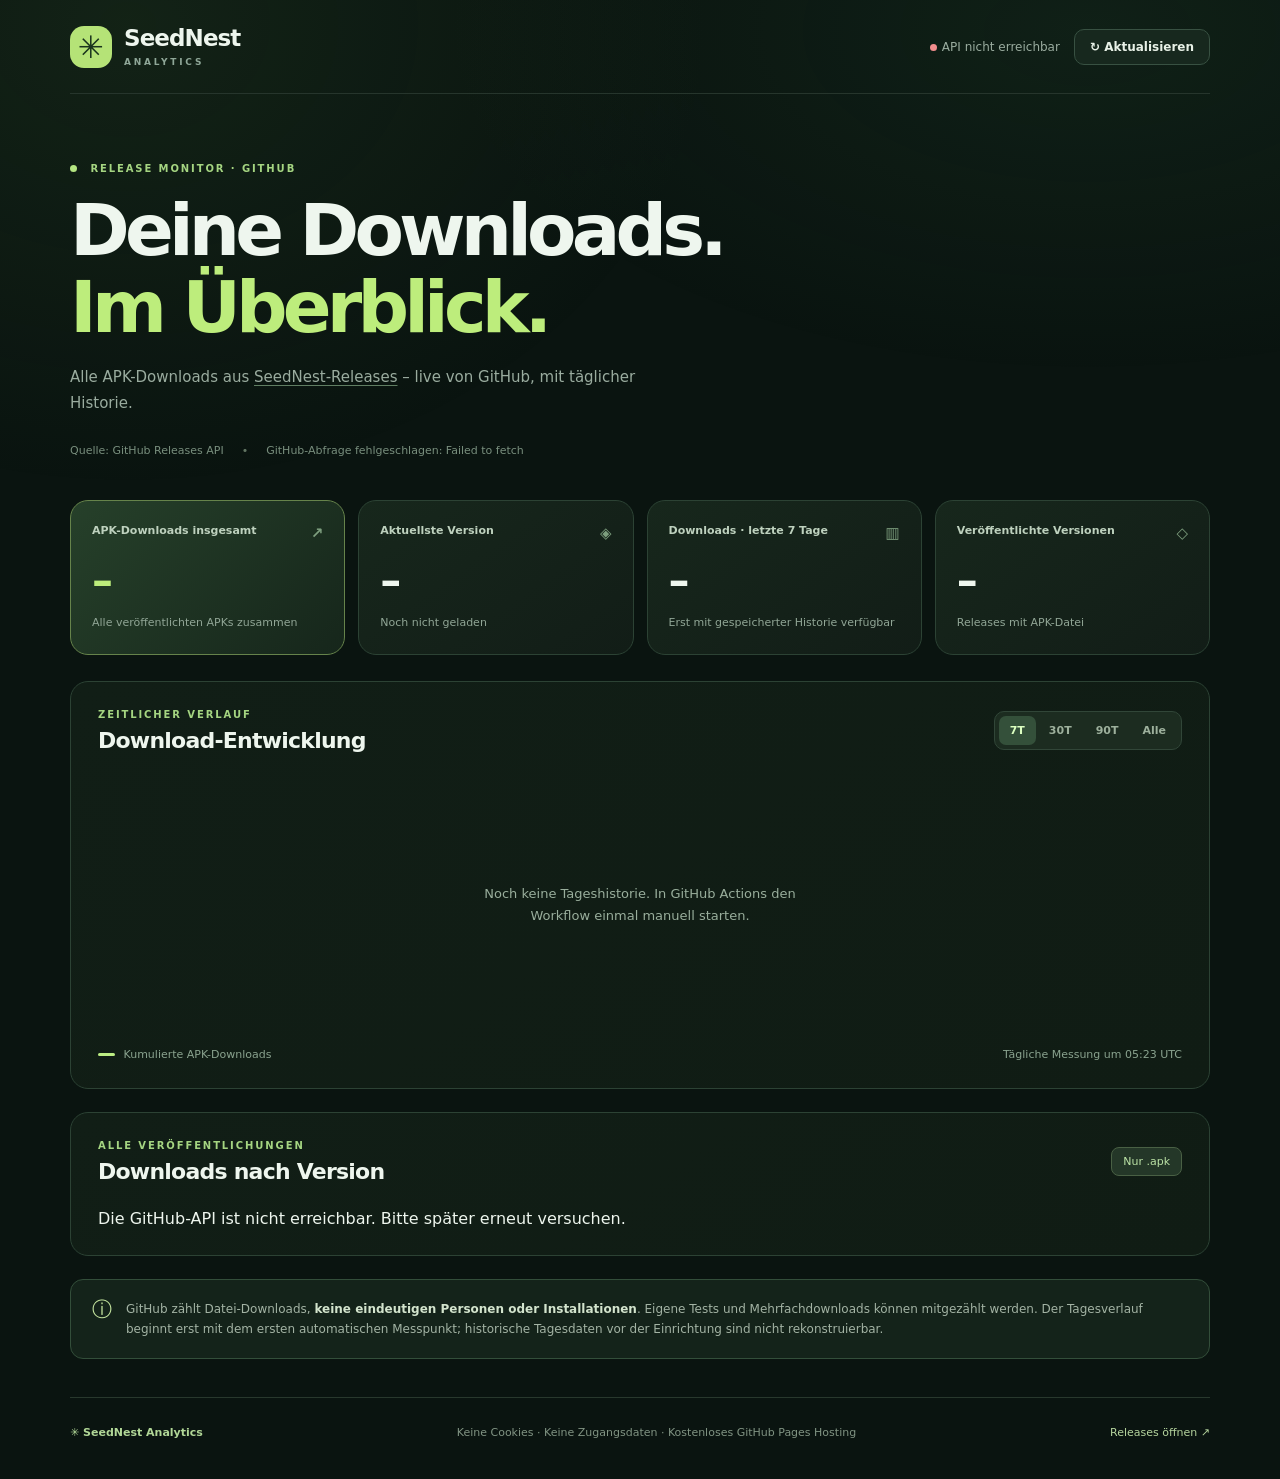
==== stats/index.html @ 29e48fa2 "Add SeedNest download dashboard" ====
<!doctype html>
<html lang="de">
<head>
  <meta charset="utf-8">
  <meta name="viewport" content="width=device-width,initial-scale=1,viewport-fit=cover">
  <meta name="color-scheme" content="dark">
  <meta name="theme-color" content="#0a1410">
  <meta name="description" content="SeedNest – öffentliche GitHub-APK-Downloadstatistik mit Versionsvergleich und Tagesverlauf.">
  <title>SeedNest Analytics · APK-Downloads</title>
  <style>
:root{color-scheme:dark;--bg:#0a1410;--surface:#111e17;--surface2:#15251b;--line:#2c4234;--text:#eef6ee;--muted:#9aac9f;--green:#bded7c;--green2:#91bb69;--radius:18px;font-family:Inter,ui-sans-serif,system-ui,-apple-system,BlinkMacSystemFont,"Segoe UI",sans-serif}
*{box-sizing:border-box}html{scroll-behavior:smooth}body{margin:0;background:var(--bg);color:var(--text);min-height:100vh;-webkit-font-smoothing:antialiased}a{color:inherit}button{font:inherit}button:focus-visible,a:focus-visible{outline:3px solid #dbfc9c;outline-offset:3px}.ambient{position:fixed;z-index:-1;top:0;left:0;width:100%;height:610px;background:radial-gradient(ellipse 640px 340px at 85% 5%,#2b59372e,transparent),radial-gradient(ellipse 580px 460px at 10% 4%,#365d3033,transparent);pointer-events:none}.page{max-width:1200px;margin:0 auto;padding:0 30px}.topbar{height:94px;display:flex;align-items:center;justify-content:space-between;border-bottom:1px solid #26352c;gap:16px}.brand{display:flex;align-items:center;text-decoration:none;gap:12px}.brand-mark{display:flex;align-items:center;justify-content:center;width:42px;height:42px;background:#b5e377;color:#19341d;border-radius:14px;font-size:31px;font-weight:700}.brand strong{display:block;letter-spacing:-.04em;font-size:23px;line-height:1.05}.brand small{display:block;font-size:9px;letter-spacing:.31em;margin-top:6px;color:#8fa798;font-weight:750}.header-actions{display:flex;align-items:center;gap:14px}.status{font-size:12px;color:var(--muted);white-space:nowrap}.status i{display:inline-block;width:7px;height:7px;border-radius:100%;background:#ebb56f;margin-right:5px}.status.ok i{background:#a7e585;box-shadow:0 0 0 4px #a7e58519}.status.err i{background:#f18d8d}.btn{border:1px solid #385142;background:#17281e;color:#e8f1e7;cursor:pointer;border-radius:10px;padding:10px 15px;font-size:12px;font-weight:700}.btn:hover{background:#22382a}.btn:disabled{cursor:wait;opacity:.65}.hero{padding:69px 0 43px}.eyebrow,.section-kicker{letter-spacing:.19em;font-size:10px;font-weight:800;color:#a5d581}.eyebrow-dot{display:inline-block;width:7px;height:7px;border-radius:100%;background:#b4e581;margin-right:8px}.hero h1{font-size:clamp(38px,5.8vw,72px);line-height:1.07;letter-spacing:-.067em;font-weight:740;margin:18px 0}.hero h1 em{color:var(--green);font-style:normal}.hero p{font-size:15px;color:var(--muted);line-height:1.75;max-width:620px;margin:0}.hero p a{text-decoration:underline;text-decoration-color:#607e63;text-underline-offset:3px}.hero-foot{display:flex;gap:18px;flex-wrap:wrap;color:#798f7e;font-size:11px;margin-top:27px}.hero-foot span+span:before{content:'•';margin-right:18px;color:#627563}.stats{display:grid;grid-template-columns:repeat(4,minmax(0,1fr));gap:13px;margin-bottom:26px}.metric{border:1px solid var(--line);background:linear-gradient(145deg,#17271c,#121d17);padding:23px 21px;min-height:155px;border-radius:var(--radius)}.metric.primary{border-color:#66834b;background:linear-gradient(135deg,#26402a,#16261b)}.metric-label{display:flex;justify-content:space-between;gap:6px;color:#bed1be;font-size:11px;font-weight:650}.metric-label span{color:#7d9e7e;font-size:15px}.metric-number{font-size:42px;font-weight:760;letter-spacing:-.055em;margin-top:18px;font-variant-numeric:tabular-nums;line-height:1}.primary .metric-number{color:var(--green)}.metric-note{color:#91a696;font-size:11px;margin-top:13px;line-height:1.45}.panel{border:1px solid var(--line);background:linear-gradient(145deg,#111e16,#101c14);border-radius:var(--radius);padding:27px;margin-bottom:23px}.panel-head{display:flex;justify-content:space-between;align-items:center;gap:15px;margin-bottom:25px}.panel h2{font-size:22px;letter-spacing:-.035em;margin:8px 0 0;font-weight:690}.periods{display:flex;background:#1c2c20;border:1px solid #314638;border-radius:10px;padding:4px;gap:2px}.period{cursor:pointer;border:0;background:transparent;color:#9db09c;border-radius:7px;padding:8px 11px;font-size:11px;font-weight:750}.period.active{background:#34503a;color:#dcffc1}.chart-area{height:255px;position:relative;display:flex;align-items:stretch;justify-content:center}.empty-chart{margin:auto;text-align:center;max-width:410px;padding:25px;color:#99ae9c;font-size:13px;line-height:1.7}.line-svg{width:100%;height:100%;overflow:visible}.grid-line{stroke:#324534;stroke-width:1;opacity:.7}.chart-label{font-family:ui-sans-serif,system-ui,sans-serif;fill:#849b88;font-size:11px}.chart-poly{fill:none;stroke:#bced83;stroke-width:3.5;stroke-linecap:round;stroke-linejoin:round}.chart-area-fill{fill:#bced83;opacity:.09}.chart-dot{fill:#c5f18d;stroke:#18271c;stroke-width:3}.graph-foot{display:flex;justify-content:space-between;align-items:center;gap:15px;margin-top:15px;color:#8aa38f;font-size:11px;flex-wrap:wrap}.legend-line{display:inline-block;width:17px;height:3px;background:#bced83;border-radius:10px;vertical-align:middle;margin-right:5px}.panel-chip{font-size:11px;color:#bde4a7;border:1px solid #496044;background:#243728;padding:7px 11px;border-radius:8px}.release-list{display:grid;gap:13px}.release-row{display:grid;grid-template-columns:minmax(135px,1.05fr) minmax(0,2.3fr) 56px;align-items:center;gap:20px;padding:7px 2px}.release-name{display:flex;flex-direction:column;gap:4px}.release-name a{text-decoration:none;font-size:13px;font-weight:690}.release-name a:hover{text-decoration:underline}.release-name small{font-size:10px;color:#8ca390}.bar-bg{height:10px;border-radius:20px;background:#2a4031;overflow:hidden}.bar{height:100%;border-radius:20px;background:linear-gradient(90deg,#749c65,#b9e985);min-width:0;transition:width .35s ease}.release-count{text-align:right;font-size:15px;font-weight:700;font-variant-numeric:tabular-nums}.disclaimer{display:flex;gap:14px;border:1px solid #334e3a;border-radius:13px;padding:19px 21px;background:#14231a;margin:10px 0 38px;color:#a3b3a4}.disclaimer>span{color:#c5e59f;font-size:20px;line-height:1}.disclaimer p{font-size:12px;line-height:1.7;margin:0}.disclaimer strong{color:#d3e4cd}footer{border-top:1px solid #28382d;padding:28px 0 40px;display:flex;flex-wrap:wrap;justify-content:space-between;gap:15px;color:#819483;font-size:11px}footer span:first-child{font-weight:730;color:#b1d797}footer a{text-decoration:none;color:#b6d59e}
@media(max-width:880px){.stats{grid-template-columns:repeat(2,minmax(0,1fr))}.metric{min-height:144px}.page{padding:0 23px}}@media(max-width:520px){.page{padding:0 17px}.topbar{height:77px}.brand-mark{height:37px;width:37px;font-size:27px;border-radius:11px}.brand strong{font-size:21px}.status{font-size:0}.status i{width:8px;height:8px;margin-right:0}.btn{padding:9px 10px}.btn span{display:none}.btn{font-size:18px;line-height:1}.hero{padding:46px 0 32px}.hero h1{font-size:42px}.hero p{font-size:13px}.stats{gap:9px;margin-bottom:17px}.metric{min-height:143px;padding:17px 13px;border-radius:13px}.metric-label{font-size:10px;line-height:1.3}.metric-number{font-size:35px;margin-top:18px}.metric-note{font-size:10px;margin-top:10px}.panel{padding:20px 14px;margin-bottom:17px;border-radius:14px}.panel-head{align-items:flex-start}.panel h2{font-size:18px}.section-kicker{font-size:9px}.period{padding:7px 7px;font-size:10px}.periods{padding:3px}.chart-area{height:225px}.release-row{grid-template-columns:minmax(106px,1.1fr) minmax(0,1.6fr) 34px;gap:8px}.release-name a{font-size:11px}.release-name small{font-size:9px}.release-count{font-size:12px}.graph-foot{font-size:10px}.disclaimer{padding:14px}.disclaimer p{font-size:11px}footer{padding-bottom:30px}}
@media(prefers-reduced-motion:reduce){*,*:before,*:after{scroll-behavior:auto!important;transition:none!important}}

</style>
  
</head>
<body>
  <div class="ambient" aria-hidden="true"></div>
  <div class="page">
    <header class="topbar">
      <a class="brand" href="https://github.com/AstroManager-Dev/SeedNest-Releases" target="_blank" rel="noopener noreferrer" aria-label="SeedNest auf GitHub">
        <span class="brand-mark" aria-hidden="true">✳</span>
        <span><strong>SeedNest</strong><small>ANALYTICS</small></span>
      </a>
      <div class="header-actions">
        <span id="status" class="status"><i aria-hidden="true"></i>Verbinde …</span>
        <button id="refresh" class="btn" type="button" aria-label="Daten aktualisieren">↻ <span>Aktualisieren</span></button>
      </div>
    </header>

    <main>
      <section class="hero" aria-labelledby="headline">
        <div class="eyebrow"><span class="eyebrow-dot"></span> RELEASE MONITOR · GITHUB</div>
        <h1 id="headline">Deine Downloads.<br><em>Im Überblick.</em></h1>
        <p>Alle APK-Downloads aus <a href="https://github.com/AstroManager-Dev/SeedNest-Releases/releases" target="_blank" rel="noopener noreferrer">SeedNest-Releases</a> – live von GitHub, mit täglicher Historie.</p>
        <div class="hero-foot"><span>Quelle: GitHub Releases API</span><span id="last-update">Noch nicht geladen</span></div>
      </section>

      <section class="stats" aria-label="Kennzahlen">
        <article class="metric primary"><div class="metric-label">APK-Downloads insgesamt <span aria-hidden="true">↗</span></div><div id="total" class="metric-number">–</div><div class="metric-note">Alle veröffentlichten APKs zusammen</div></article>
        <article class="metric"><div class="metric-label">Aktuellste Version <span aria-hidden="true">◈</span></div><div id="latest-downloads" class="metric-number">–</div><div id="latest-tag" class="metric-note">Noch nicht geladen</div></article>
        <article class="metric"><div class="metric-label">Downloads · letzte 7 Tage <span aria-hidden="true">▥</span></div><div id="weekly" class="metric-number">–</div><div id="weekly-note" class="metric-note">Erst mit gespeicherter Historie verfügbar</div></article>
        <article class="metric"><div class="metric-label">Veröffentlichte Versionen <span aria-hidden="true">◇</span></div><div id="versions" class="metric-number">–</div><div class="metric-note">Releases mit APK-Datei</div></article>
      </section>

      <section class="panel graph-panel" aria-labelledby="history-title">
        <div class="panel-head"><div><div class="section-kicker">ZEITLICHER VERLAUF</div><h2 id="history-title">Download-Entwicklung</h2></div><div class="periods" role="group" aria-label="Zeitraum"><button type="button" class="period active" data-days="7" aria-pressed="true">7T</button><button type="button" class="period" data-days="30" aria-pressed="false">30T</button><button type="button" class="period" data-days="90" aria-pressed="false">90T</button><button type="button" class="period" data-days="0" aria-pressed="false">Alle</button></div></div>
        <div id="history-chart" class="chart-area" role="img" aria-label="Liniendiagramm der gesammelten täglichen Downloadzahlen"><p class="empty-chart">Sobald der erste automatische Tagesstand gespeichert wurde, beginnt hier die Kurve.</p></div>
        <div class="graph-foot"><span><span class="legend-line"></span> Kumulierte APK-Downloads</span><span id="history-info">Tägliche Messung um 05:23 UTC</span></div>
      </section>

      <section class="panel versions-panel" aria-labelledby="versions-title">
        <div class="panel-head"><div><div class="section-kicker">ALLE VERÖFFENTLICHUNGEN</div><h2 id="versions-title">Downloads nach Version</h2></div><span class="panel-chip">Nur .apk</span></div>
        <div id="release-list" class="release-list" aria-live="polite"><p class="empty-chart">Versionsdaten werden geladen …</p></div>
      </section>

      <aside class="disclaimer"><span aria-hidden="true">ⓘ</span><p>GitHub zählt Datei-Downloads, <strong>keine eindeutigen Personen oder Installationen</strong>. Eigene Tests und Mehrfachdownloads können mitgezählt werden. Der Tagesverlauf beginnt erst mit dem ersten automatischen Messpunkt; historische Tagesdaten vor der Einrichtung sind nicht rekonstruierbar.</p></aside>
    </main>

    <footer><span>✳ SeedNest Analytics</span><span>Keine Cookies · Keine Zugangsdaten · Kostenloses GitHub Pages Hosting</span><a href="https://github.com/AstroManager-Dev/SeedNest-Releases/releases" target="_blank" rel="noopener noreferrer">Releases öffnen ↗</a></footer>
  </div>
<script>
'use strict';
/* Öffentliche GitHub-Daten, keine API-Keys, keine Cookies. */
const REPO = 'AstroManager-Dev/SeedNest-Releases';
const API = `https://api.github.com/repos/${REPO}/releases?per_page=100`;
const HISTORY_URL = './data/history.json';
const nfmt = new Intl.NumberFormat('de-DE');
const dfmt = new Intl.DateTimeFormat('de-DE', {day:'2-digit', month:'short', year:'numeric'});
const $ = id => document.getElementById(id);
let history = [];
let days = 7;
function n(v){ return nfmt.format(v); }
function dateLabel(v){ const d=new Date(v); return Number.isFinite(d.getTime())?dfmt.format(d):'—'; }
function status(text, kind=''){ $('status').className=`status ${kind}`; $('status').lastChild.textContent=text; }
async function getJSON(url, timeout=14000){
  const controller = new AbortController();
  const id = setTimeout(()=>controller.abort(), timeout);
  try{
    const r = await fetch(url, {headers:{Accept:'application/vnd.github+json'},cache:'no-store',signal:controller.signal});
    if(!r.ok) throw new Error(`HTTP ${r.status}`);
    return await r.json();
  }finally{clearTimeout(id);}
}
function digest(releases){
  return releases.filter(r=>!r.draft).map(r=>{
    const apk = (r.assets||[]).filter(a=>a.name.toLowerCase().endsWith('.apk'));
    return {tag:String(r.tag_name||r.name||'Version'),published:String(r.published_at||''),count:apk.reduce((v,a)=>v+Math.max(0,Number(a.download_count)||0),0),url:r.html_url,files:apk.length};
  }).filter(r=>r.files>0).sort((a,b)=>b.published.localeCompare(a.published));
}
async function getAllReleases(){
  let all=[],page=1;
  while(page<=20){
    const arr=await getJSON(`https://api.github.com/repos/${REPO}/releases?per_page=100&page=${page}`);
    if(!Array.isArray(arr))throw new Error('Ungültige API-Antwort');
    all.push(...arr);
    if(arr.length<100)break;
    page++;
  }
  return digest(all);
}
async function loadHistory(){
  try{
    const value=await getJSON(`${HISTORY_URL}?v=${Date.now()}`,7000);
    history=Array.isArray(value)?value.filter(h=>typeof h.date==='string'&&Number.isFinite(h.total)).sort((a,b)=>a.date.localeCompare(b.date)):[];
  }catch{history=[];}
}
function weeklyValue(){
  if(history.length<2)return null;
  const last=history[history.length-1];
  const target=new Date(`${last.date}T00:00:00Z`);target.setUTCDate(target.getUTCDate()-7);
  const key=target.toISOString().slice(0,10);
  const baseline=history.filter(h=>h.date<=key).at(-1);
  return baseline?Math.max(0,last.total-baseline.total):null;
}
function showStats(list,fromSnapshot=false){
  const total=list.reduce((v,r)=>v+r.count,0);
  const latest=list[0];
  $('total').textContent=n(total);
  $('latest-downloads').textContent=latest?n(latest.count):'0';
  $('latest-tag').textContent=latest?latest.tag:'Keine APK gefunden';
  $('versions').textContent=n(list.length);
  const week=weeklyValue();
  $('weekly').textContent=week===null?'–':n(week);
  $('weekly-note').textContent=week===null?'Nach mindestens 7 Tagen Messhistorie':'Vergleich gespeicherter Tagesstände';
  $('last-update').textContent=fromSnapshot?'Gespeicherter Tagesstand':`Live-Abfrage: ${new Date().toLocaleString('de-DE',{dateStyle:'short',timeStyle:'short'})}`;
  renderVersions(list);
}
function safeLink(url){try{const u=new URL(url);return u.protocol==='https:'&&u.hostname==='github.com'&&u.pathname.startsWith(`/${REPO}/releases/`)?u.href:`https://github.com/${REPO}/releases`;}catch{return `https://github.com/${REPO}/releases`;}}
function renderVersions(list){
  const root=$('release-list');root.replaceChildren();
  if(!list.length){root.innerHTML='<p class="empty-chart">Keine veröffentlichten APKs vorhanden.</p>';return;}
  const max=Math.max(1,...list.map(a=>a.count));
  for(const item of list){
    const row=document.createElement('div');row.className='release-row';
    const name=document.createElement('div');name.className='release-name';
    const a=document.createElement('a');a.href=safeLink(item.url);a.target='_blank';a.rel='noopener noreferrer';a.textContent=item.tag;
    const time=document.createElement('small');time.textContent=dateLabel(item.published);
    name.append(a,time);
    const barbg=document.createElement('div');barbg.className='bar-bg';barbg.setAttribute('aria-label',`${n(item.count)} Downloads`);
    const bar=document.createElement('div');bar.className='bar';bar.style.width=`${Math.max(0,100*item.count/max)}%`;barbg.append(bar);
    const cnt=document.createElement('div');cnt.className='release-count';cnt.textContent=n(item.count);
    row.append(name,barbg,cnt);root.append(row);
  }
}
function elSvg(tag,props={}){const e=document.createElementNS('http://www.w3.org/2000/svg',tag);for(const [k,v] of Object.entries(props))e.setAttribute(k,String(v));return e;}
function renderChart(){
  const container=$('history-chart');container.replaceChildren();
  const selected=days===0?history:history.slice(-days);
  $('history-info').textContent=history.length?`${history.length} Tagesstände gespeichert · letzter: ${dateLabel(history.at(-1).date)}`:'Tägliche Messung um 05:23 UTC';
  if(selected.length<2){const p=document.createElement('p');p.className='empty-chart';p.textContent=selected.length?'Ein Messpunkt ist vorhanden. Ab der nächsten Tagesmessung erscheint hier der Verlauf.':'Noch keine Tageshistorie. In GitHub Actions den Workflow einmal manuell starten.';container.append(p);return;}
  const W=900,H=245, pad={l:48,r:17,t:18,b:34};
  const values=selected.map(s=>s.total),lo=Math.max(0,Math.min(...values)-Math.max(5,Math.ceil((Math.max(...values)-Math.min(...values))*.3))),hi=Math.max(lo+1,Math.max(...values)+Math.max(2,Math.ceil((Math.max(...values)-lo)*.12)));
  const plotW=W-pad.l-pad.r,plotH=H-pad.t-pad.b;
  const x=i=>pad.l+i*plotW/(selected.length-1);
  const y=v=>pad.t+(hi-v)*plotH/(hi-lo);
  const svg=elSvg('svg',{viewBox:`0 0 ${W} ${H}`,class:'line-svg',role:'img','aria-label':`Downloads von ${n(values[0])} auf ${n(values.at(-1))} zwischen ${selected[0].date} und ${selected.at(-1).date}`});
  for(let i=0;i<=4;i++){const val=lo+(hi-lo)*i/4,yy=y(val);svg.append(elSvg('line',{x1:pad.l,y1:yy,x2:W-pad.r,y2:yy,class:'grid-line'}));const t=elSvg('text',{x:pad.l-10,y:yy+4,class:'chart-label','text-anchor':'end'});t.textContent=n(Math.round(val));svg.append(t);}
  const pts=selected.map((s,i)=>[x(i),y(s.total)]);
  const path=pts.map(([a,b],i)=>(i?'L':'M')+`${a.toFixed(1)} ${b.toFixed(1)}`).join(' ');
  const area=`${path} L ${pts.at(-1)[0]} ${H-pad.b} L ${pts[0][0]} ${H-pad.b} Z`;
  svg.append(elSvg('path',{d:area,class:'chart-area-fill'}));svg.append(elSvg('path',{d:path,class:'chart-poly'}));
  for(const i of new Set([0,Math.floor((selected.length-1)/2),selected.length-1])){const t=elSvg('text',{x:x(i),y:H-8,class:'chart-label','text-anchor':i===0?'start':i===selected.length-1?'end':'middle'});t.textContent=dateLabel(selected[i].date);svg.append(t);}
  const [xx,yy]=pts.at(-1);svg.append(elSvg('circle',{cx:xx,cy:yy,r:5.5,class:'chart-dot'}));container.append(svg);
}
async function refresh(){
  $('refresh').disabled=true;status('Lädt …');
  await loadHistory();renderChart();
  try{
    const list=await getAllReleases();showStats(list);status('Live','ok');
  }catch(err){
    const latest=history.at(-1);
    if(latest&&Array.isArray(latest.releases)){
      showStats(latest.releases.map(x=>({tag:x.tag,published:x.published||'',count:x.count,url:`https://github.com/${REPO}/releases/tag/${encodeURIComponent(x.tag)}`,files:1})),true);
      status('Gespeicherte Daten','err');
    }else{
      status('API nicht erreichbar','err');
      $('last-update').textContent=`GitHub-Abfrage fehlgeschlagen: ${err.message}`;
      $('release-list').textContent='Die GitHub-API ist nicht erreichbar. Bitte später erneut versuchen.';
    }
  }finally{$('refresh').disabled=false;}
}
document.querySelectorAll('.period').forEach(b=>b.addEventListener('click',()=>{
  days=Number(b.dataset.days);document.querySelectorAll('.period').forEach(k=>{const active=k===b;k.classList.toggle('active',active);k.setAttribute('aria-pressed',String(active));});renderChart();
}));
$('refresh').addEventListener('click',refresh);
refresh();

</script>
</body>
</html>
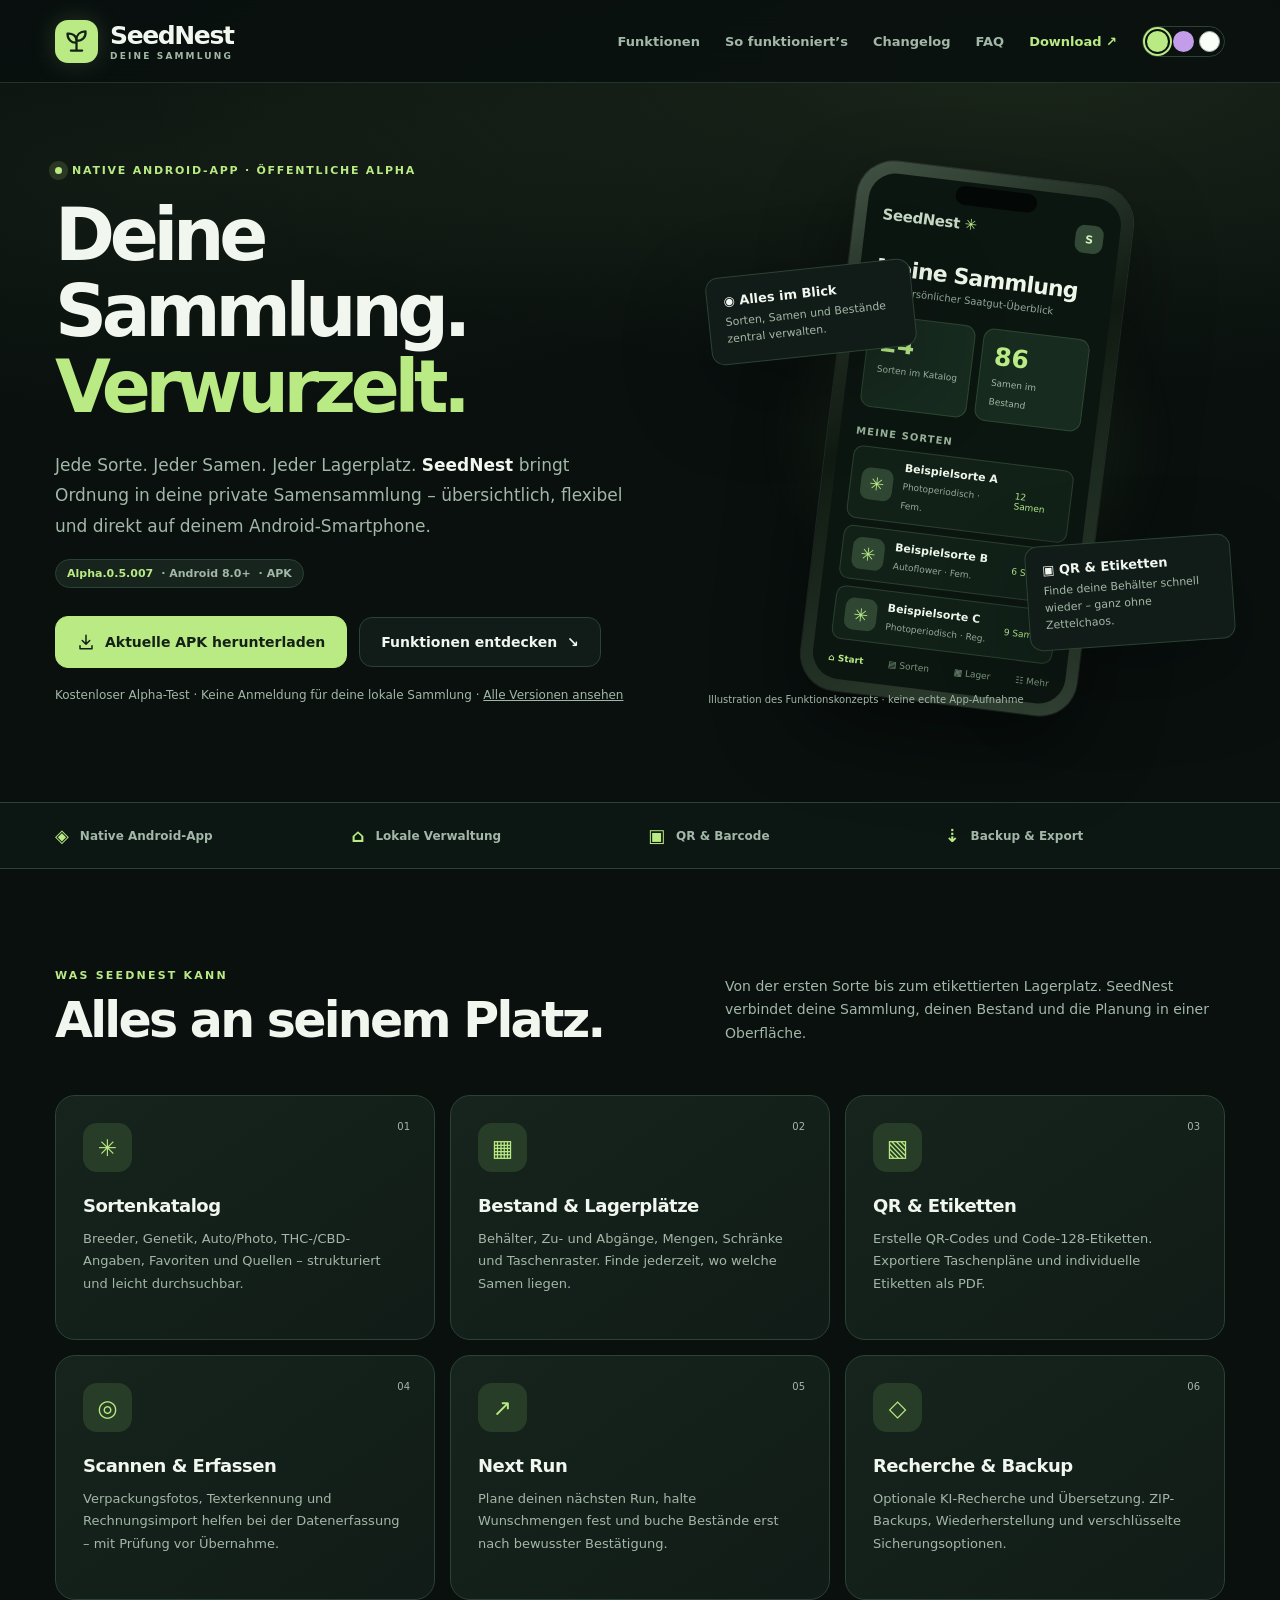
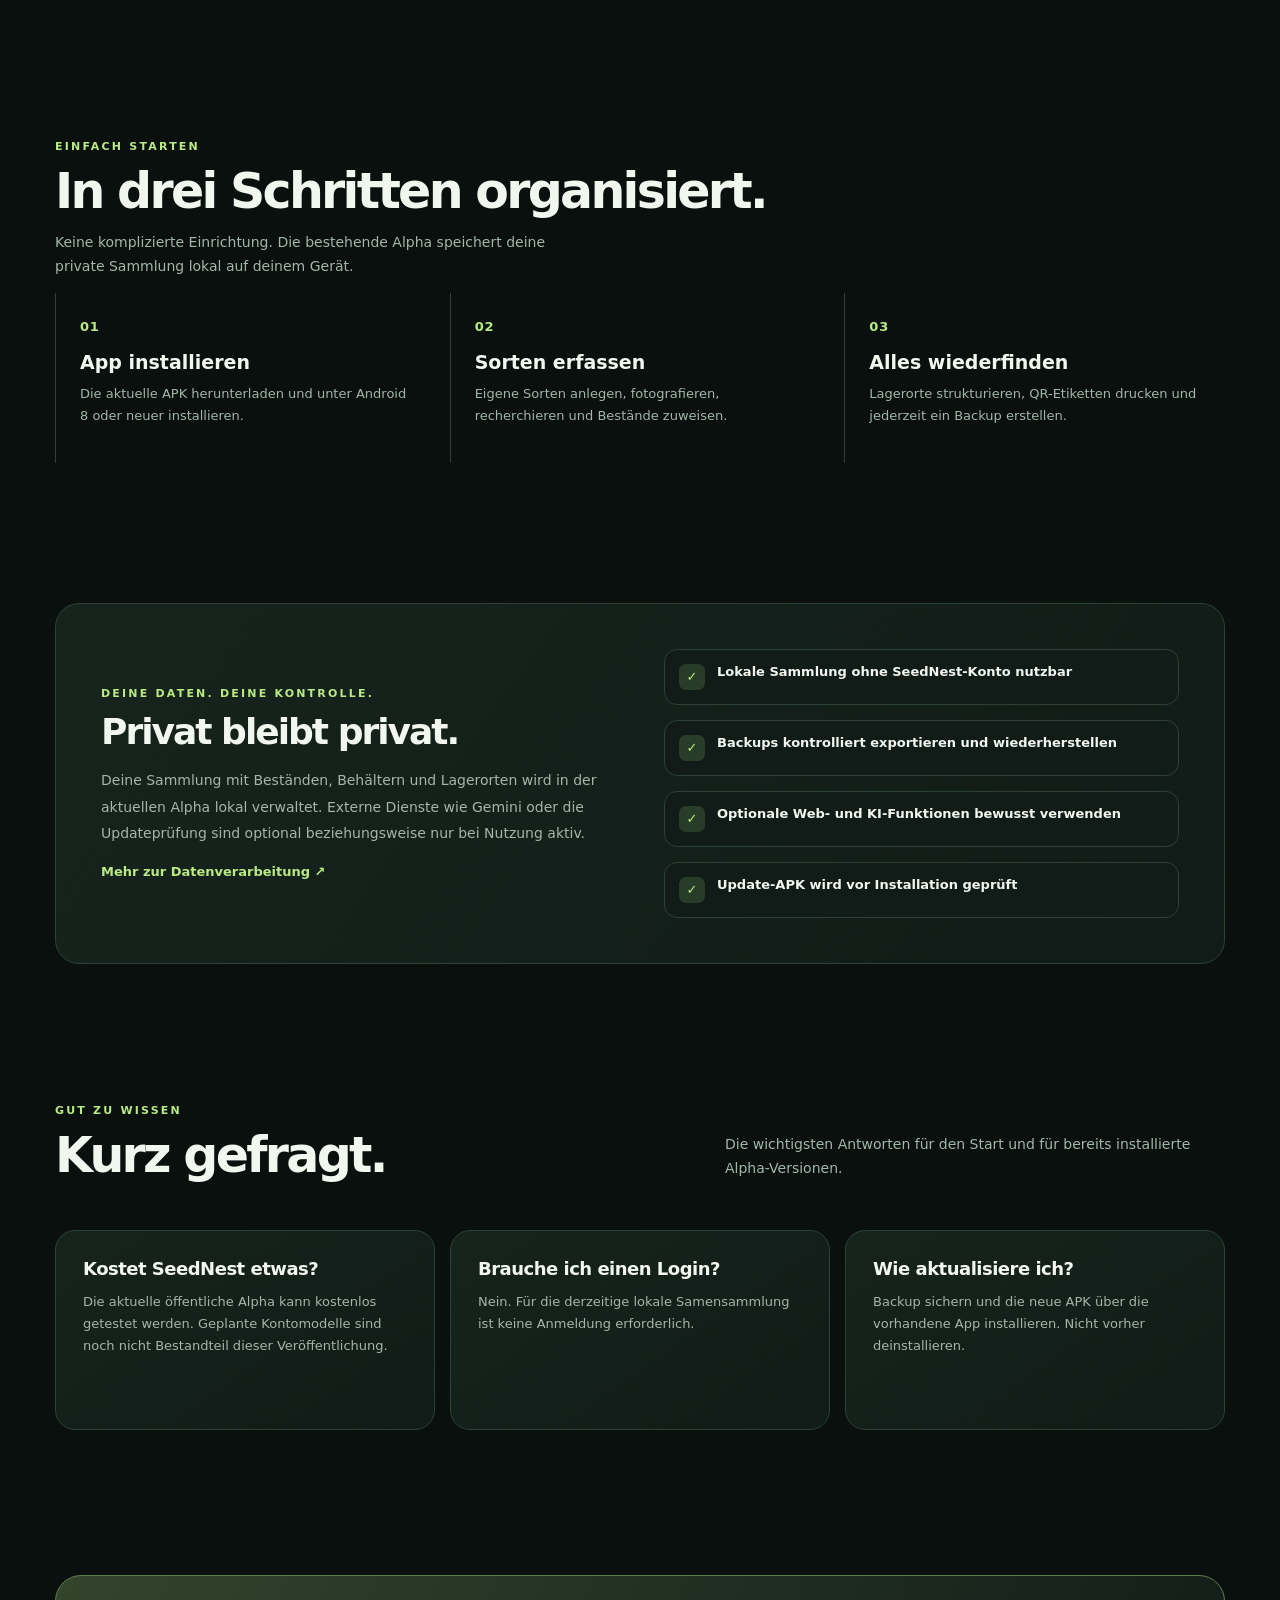
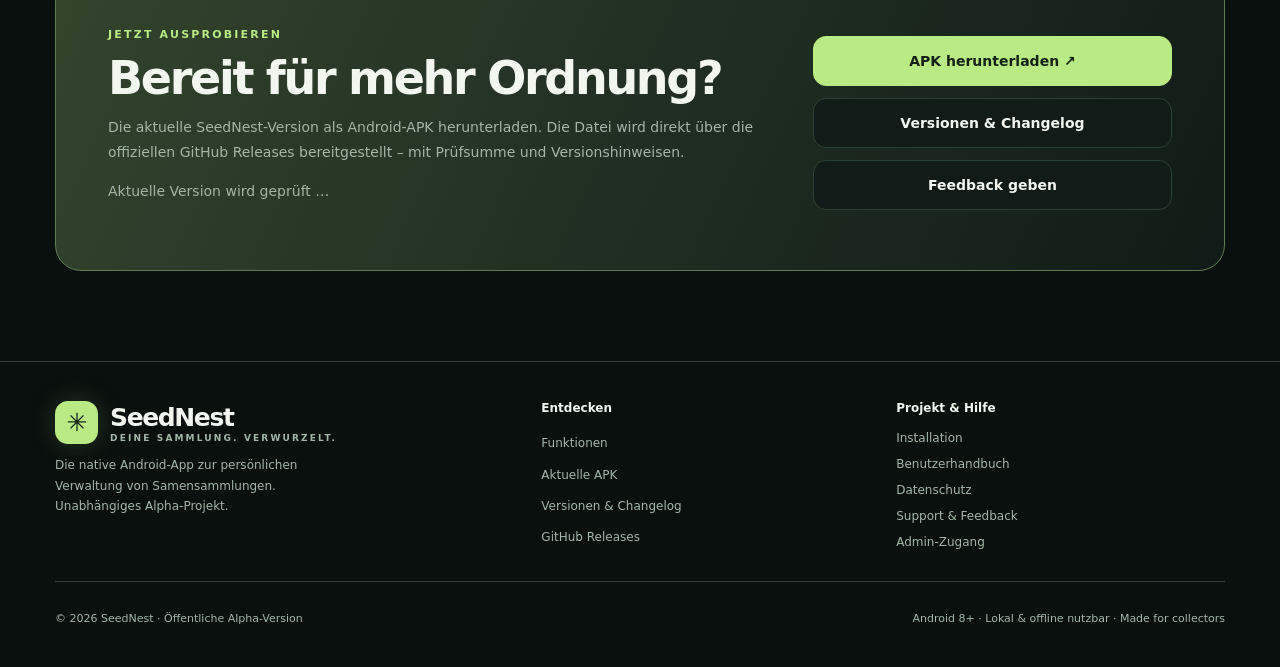
==== commit 22d2e961: "feat(site): replace public analytics dashboard with branded SeedNest homepage" ====
--- a/stats/index.html
+++ b/stats/index.html
@@ -1,193 +1,153 @@
 <!doctype html>
-<html lang="de">
+<html lang="de" data-theme="green">
 <head>
   <meta charset="utf-8">
-  <meta name="viewport" content="width=device-width,initial-scale=1,viewport-fit=cover">
-  <meta name="color-scheme" content="dark">
-  <meta name="theme-color" content="#0a1410">
-  <meta name="description" content="SeedNest – öffentliche GitHub-APK-Downloadstatistik mit Versionsvergleich und Tagesverlauf.">
-  <title>SeedNest Analytics · APK-Downloads</title>
-  <style>
-:root{color-scheme:dark;--bg:#0a1410;--surface:#111e17;--surface2:#15251b;--line:#2c4234;--text:#eef6ee;--muted:#9aac9f;--green:#bded7c;--green2:#91bb69;--radius:18px;font-family:Inter,ui-sans-serif,system-ui,-apple-system,BlinkMacSystemFont,"Segoe UI",sans-serif}
-*{box-sizing:border-box}html{scroll-behavior:smooth}body{margin:0;background:var(--bg);color:var(--text);min-height:100vh;-webkit-font-smoothing:antialiased}a{color:inherit}button{font:inherit}button:focus-visible,a:focus-visible{outline:3px solid #dbfc9c;outline-offset:3px}.ambient{position:fixed;z-index:-1;top:0;left:0;width:100%;height:610px;background:radial-gradient(ellipse 640px 340px at 85% 5%,#2b59372e,transparent),radial-gradient(ellipse 580px 460px at 10% 4%,#365d3033,transparent);pointer-events:none}.page{max-width:1200px;margin:0 auto;padding:0 30px}.topbar{height:94px;display:flex;align-items:center;justify-content:space-between;border-bottom:1px solid #26352c;gap:16px}.brand{display:flex;align-items:center;text-decoration:none;gap:12px}.brand-mark{display:flex;align-items:center;justify-content:center;width:42px;height:42px;background:#b5e377;color:#19341d;border-radius:14px;font-size:31px;font-weight:700}.brand strong{display:block;letter-spacing:-.04em;font-size:23px;line-height:1.05}.brand small{display:block;font-size:9px;letter-spacing:.31em;margin-top:6px;color:#8fa798;font-weight:750}.header-actions{display:flex;align-items:center;gap:14px}.status{font-size:12px;color:var(--muted);white-space:nowrap}.status i{display:inline-block;width:7px;height:7px;border-radius:100%;background:#ebb56f;margin-right:5px}.status.ok i{background:#a7e585;box-shadow:0 0 0 4px #a7e58519}.status.err i{background:#f18d8d}.btn{border:1px solid #385142;background:#17281e;color:#e8f1e7;cursor:pointer;border-radius:10px;padding:10px 15px;font-size:12px;font-weight:700}.btn:hover{background:#22382a}.btn:disabled{cursor:wait;opacity:.65}.hero{padding:69px 0 43px}.eyebrow,.section-kicker{letter-spacing:.19em;font-size:10px;font-weight:800;color:#a5d581}.eyebrow-dot{display:inline-block;width:7px;height:7px;border-radius:100%;background:#b4e581;margin-right:8px}.hero h1{font-size:clamp(38px,5.8vw,72px);line-height:1.07;letter-spacing:-.067em;font-weight:740;margin:18px 0}.hero h1 em{color:var(--green);font-style:normal}.hero p{font-size:15px;color:var(--muted);line-height:1.75;max-width:620px;margin:0}.hero p a{text-decoration:underline;text-decoration-color:#607e63;text-underline-offset:3px}.hero-foot{display:flex;gap:18px;flex-wrap:wrap;color:#798f7e;font-size:11px;margin-top:27px}.hero-foot span+span:before{content:'•';margin-right:18px;color:#627563}.stats{display:grid;grid-template-columns:repeat(4,minmax(0,1fr));gap:13px;margin-bottom:26px}.metric{border:1px solid var(--line);background:linear-gradient(145deg,#17271c,#121d17);padding:23px 21px;min-height:155px;border-radius:var(--radius)}.metric.primary{border-color:#66834b;background:linear-gradient(135deg,#26402a,#16261b)}.metric-label{display:flex;justify-content:space-between;gap:6px;color:#bed1be;font-size:11px;font-weight:650}.metric-label span{color:#7d9e7e;font-size:15px}.metric-number{font-size:42px;font-weight:760;letter-spacing:-.055em;margin-top:18px;font-variant-numeric:tabular-nums;line-height:1}.primary .metric-number{color:var(--green)}.metric-note{color:#91a696;font-size:11px;margin-top:13px;line-height:1.45}.panel{border:1px solid var(--line);background:linear-gradient(145deg,#111e16,#101c14);border-radius:var(--radius);padding:27px;margin-bottom:23px}.panel-head{display:flex;justify-content:space-between;align-items:center;gap:15px;margin-bottom:25px}.panel h2{font-size:22px;letter-spacing:-.035em;margin:8px 0 0;font-weight:690}.periods{display:flex;background:#1c2c20;border:1px solid #314638;border-radius:10px;padding:4px;gap:2px}.period{cursor:pointer;border:0;background:transparent;color:#9db09c;border-radius:7px;padding:8px 11px;font-size:11px;font-weight:750}.period.active{background:#34503a;color:#dcffc1}.chart-area{height:255px;position:relative;display:flex;align-items:stretch;justify-content:center}.empty-chart{margin:auto;text-align:center;max-width:410px;padding:25px;color:#99ae9c;font-size:13px;line-height:1.7}.line-svg{width:100%;height:100%;overflow:visible}.grid-line{stroke:#324534;stroke-width:1;opacity:.7}.chart-label{font-family:ui-sans-serif,system-ui,sans-serif;fill:#849b88;font-size:11px}.chart-poly{fill:none;stroke:#bced83;stroke-width:3.5;stroke-linecap:round;stroke-linejoin:round}.chart-area-fill{fill:#bced83;opacity:.09}.chart-dot{fill:#c5f18d;stroke:#18271c;stroke-width:3}.graph-foot{display:flex;justify-content:space-between;align-items:center;gap:15px;margin-top:15px;color:#8aa38f;font-size:11px;flex-wrap:wrap}.legend-line{display:inline-block;width:17px;height:3px;background:#bced83;border-radius:10px;vertical-align:middle;margin-right:5px}.panel-chip{font-size:11px;color:#bde4a7;border:1px solid #496044;background:#243728;padding:7px 11px;border-radius:8px}.release-list{display:grid;gap:13px}.release-row{display:grid;grid-template-columns:minmax(135px,1.05fr) minmax(0,2.3fr) 56px;align-items:center;gap:20px;padding:7px 2px}.release-name{display:flex;flex-direction:column;gap:4px}.release-name a{text-decoration:none;font-size:13px;font-weight:690}.release-name a:hover{text-decoration:underline}.release-name small{font-size:10px;color:#8ca390}.bar-bg{height:10px;border-radius:20px;background:#2a4031;overflow:hidden}.bar{height:100%;border-radius:20px;background:linear-gradient(90deg,#749c65,#b9e985);min-width:0;transition:width .35s ease}.release-count{text-align:right;font-size:15px;font-weight:700;font-variant-numeric:tabular-nums}.disclaimer{display:flex;gap:14px;border:1px solid #334e3a;border-radius:13px;padding:19px 21px;background:#14231a;margin:10px 0 38px;color:#a3b3a4}.disclaimer>span{color:#c5e59f;font-size:20px;line-height:1}.disclaimer p{font-size:12px;line-height:1.7;margin:0}.disclaimer strong{color:#d3e4cd}footer{border-top:1px solid #28382d;padding:28px 0 40px;display:flex;flex-wrap:wrap;justify-content:space-between;gap:15px;color:#819483;font-size:11px}footer span:first-child{font-weight:730;color:#b1d797}footer a{text-decoration:none;color:#b6d59e}
-@media(max-width:880px){.stats{grid-template-columns:repeat(2,minmax(0,1fr))}.metric{min-height:144px}.page{padding:0 23px}}@media(max-width:520px){.page{padding:0 17px}.topbar{height:77px}.brand-mark{height:37px;width:37px;font-size:27px;border-radius:11px}.brand strong{font-size:21px}.status{font-size:0}.status i{width:8px;height:8px;margin-right:0}.btn{padding:9px 10px}.btn span{display:none}.btn{font-size:18px;line-height:1}.hero{padding:46px 0 32px}.hero h1{font-size:42px}.hero p{font-size:13px}.stats{gap:9px;margin-bottom:17px}.metric{min-height:143px;padding:17px 13px;border-radius:13px}.metric-label{font-size:10px;line-height:1.3}.metric-number{font-size:35px;margin-top:18px}.metric-note{font-size:10px;margin-top:10px}.panel{padding:20px 14px;margin-bottom:17px;border-radius:14px}.panel-head{align-items:flex-start}.panel h2{font-size:18px}.section-kicker{font-size:9px}.period{padding:7px 7px;font-size:10px}.periods{padding:3px}.chart-area{height:225px}.release-row{grid-template-columns:minmax(106px,1.1fr) minmax(0,1.6fr) 34px;gap:8px}.release-name a{font-size:11px}.release-name small{font-size:9px}.release-count{font-size:12px}.graph-foot{font-size:10px}.disclaimer{padding:14px}.disclaimer p{font-size:11px}footer{padding-bottom:30px}}
-@media(prefers-reduced-motion:reduce){*,*:before,*:after{scroll-behavior:auto!important;transition:none!important}}
-
-</style>
-  
+  <meta name="viewport" content="width=device-width, initial-scale=1, viewport-fit=cover">
+  <meta name="theme-color" content="#09100e">
+  <meta name="description" content="SeedNest – deine native Android-App für private Samensammlungen. Sorten, Bestände, Lagerplätze und QR-Etiketten einfach verwalten. Jetzt die aktuelle Alpha-APK herunterladen.">
+  <meta property="og:title" content="SeedNest – Deine Sammlung. Verwurzelt.">
+  <meta property="og:description" content="Die native Android-App für private Cannabis-Samensammlungen. Kostenlos testen, lokal verwalten und flexibel organisieren.">
+  <meta property="og:type" content="website">
+  <meta property="og:url" content="https://astromanager-dev.github.io/SeedNest-Releases/">
+  <title>SeedNest – Deine Sammlung. Verwurzelt. | Android-App</title>
+  <link rel="stylesheet" href="./assets/site.css">
+  <link rel="icon" type="image/svg+xml" href="./assets/favicon.svg">
+  <script src="./assets/site.js" defer></script>
 </head>
 <body>
-  <div class="ambient" aria-hidden="true"></div>
-  <div class="page">
-    <header class="topbar">
-      <a class="brand" href="https://github.com/AstroManager-Dev/SeedNest-Releases" target="_blank" rel="noopener noreferrer" aria-label="SeedNest auf GitHub">
-        <span class="brand-mark" aria-hidden="true">✳</span>
-        <span><strong>SeedNest</strong><small>ANALYTICS</small></span>
+  <a href="#inhalt" class="skip">Zum Inhalt springen</a>
+  <header class="header">
+    <div class="wrap header-inner">
+      <a class="brand" href="./" aria-label="SeedNest Startseite">
+        <span class="mark" aria-hidden="true"><svg viewBox="0 0 48 48" fill="none"><path d="M24 39V21M24 26c-9 1-16-6-16-16 9-1 16 4 16 13M24 21c0-9 6-15 16-15 1 10-5 17-16 17" stroke="currentColor" stroke-width="4" stroke-linecap="round" stroke-linejoin="round"/><path d="M14 40h20" stroke="currentColor" stroke-width="4" stroke-linecap="round"/></svg></span>
+        <span>SeedNest<small>Deine Sammlung</small></span>
       </a>
-      <div class="header-actions">
-        <span id="status" class="status"><i aria-hidden="true"></i>Verbinde …</span>
-        <button id="refresh" class="btn" type="button" aria-label="Daten aktualisieren">↻ <span>Aktualisieren</span></button>
+      <button class="menu-button" id="menu-toggle" type="button" aria-label="Menü öffnen" aria-expanded="false" aria-controls="primary-nav">☰</button>
+      <nav class="nav" id="primary-nav" aria-label="Hauptnavigation">
+        <a href="#funktionen">Funktionen</a>
+        <a href="#ablauf">So funktioniert’s</a>
+        <a href="./changelog/">Changelog</a>
+        <a href="#fragen">FAQ</a>
+        <a class="mini-download" href="./download/?manual=1">Download ↗</a>
+      </nav>
+      <div class="theme-switch" role="group" aria-label="Seitendesign">
+        <button type="button" class="swatch" data-set-theme="green" title="Dark Green" aria-label="Dark Green aktivieren" aria-pressed="true"></button>
+        <button type="button" class="swatch" data-set-theme="purple" title="Purple Haze" aria-label="Purple Haze aktivieren" aria-pressed="false"></button>
+        <button type="button" class="swatch" data-set-theme="light" title="Clean Light" aria-label="Clean Light aktivieren" aria-pressed="false"></button>
       </div>
-    </header>
+    </div>
+  </header>
 
-    <main>
-      <section class="hero" aria-labelledby="headline">
-        <div class="eyebrow"><span class="eyebrow-dot"></span> RELEASE MONITOR · GITHUB</div>
-        <h1 id="headline">Deine Downloads.<br><em>Im Überblick.</em></h1>
-        <p>Alle APK-Downloads aus <a href="https://github.com/AstroManager-Dev/SeedNest-Releases/releases" target="_blank" rel="noopener noreferrer">SeedNest-Releases</a> – live von GitHub, mit täglicher Historie.</p>
-        <div class="hero-foot"><span>Quelle: GitHub Releases API</span><span id="last-update">Noch nicht geladen</span></div>
+  <main id="inhalt">
+    <div class="wrap">
+      <section class="hero" aria-labelledby="hero-title">
+        <div>
+          <span class="eyebrow">Native Android-App · Öffentliche Alpha</span>
+          <h1 id="hero-title">Deine Sammlung.<br><span>Verwurzelt.</span></h1>
+          <p class="lead">Jede Sorte. Jeder Samen. Jeder Lagerplatz. <strong style="color:var(--text)">SeedNest</strong> bringt Ordnung in deine private Samensammlung – übersichtlich, flexibel und direkt auf deinem Android-Smartphone.</p>
+          <div class="release-chip" aria-live="polite"><strong id="release-name">Alpha.0.5.007</strong><span>· Android 8.0+</span><span>· <span id="release-size">APK</span></span></div>
+          <div class="actions">
+            <a class="button" href="./download/?manual=1" id="download-primary"><svg viewBox="0 0 24 24" fill="none" aria-hidden="true"><path d="M12 3v12m0 0 5-5m-5 5-5-5M4 17v4h16v-4" stroke="currentColor" stroke-width="2" stroke-linecap="round" stroke-linejoin="round"/></svg> Aktuelle APK herunterladen</a>
+            <a class="button secondary" href="#funktionen">Funktionen entdecken <span aria-hidden="true">↘</span></a>
+          </div>
+          <p class="micro">Kostenloser Alpha-Test · Keine Anmeldung für deine lokale Sammlung · <a href="https://github.com/AstroManager-Dev/SeedNest-Releases/releases" style="text-decoration:underline">Alle Versionen ansehen</a></p>
+        </div>
+
+        <div class="hero-art" aria-label="Illustrative Vorschau der SeedNest-Benutzeroberfläche">
+          <div class="glow" aria-hidden="true"></div>
+          <div class="float-card one"><span>◉ Alles im Blick</span><small>Sorten, Samen und Bestände zentral verwalten.</small></div>
+          <div class="phone" aria-hidden="true">
+            <div class="screen">
+              <div class="screen-head"><strong>SeedNest <span style="color:#b9ea83">✳</span></strong><span class="avatar">S</span></div>
+              <div class="screen-title">Meine Sammlung</div>
+              <div class="screen-sub">Dein persönlicher Saatgut-Überblick</div>
+              <div class="screen-metrics"><div><strong>24</strong><small>Sorten im Katalog</small></div><div><strong>86</strong><small>Samen im Bestand</small></div></div>
+              <div class="screen-label">Meine Sorten</div>
+              <div class="fake-entry"><div class="fake-icon">✳</div><div><strong>Beispielsorte A</strong><small>Photoperiodisch · Fem.</small></div><em>12 Samen</em></div>
+              <div class="fake-entry"><div class="fake-icon">✳</div><div><strong>Beispielsorte B</strong><small>Autoflower · Fem.</small></div><em>6 Samen</em></div>
+              <div class="fake-entry"><div class="fake-icon">✳</div><div><strong>Beispielsorte C</strong><small>Photoperiodisch · Reg.</small></div><em>9 Samen</em></div>
+              <div class="screen-bottom"><strong>⌂ Start</strong><span>▤ Sorten</span><span>▦ Lager</span><span>☷ Mehr</span></div>
+            </div>
+          </div>
+          <div class="float-card two"><span>▣ QR & Etiketten</span><small>Finde deine Behälter schnell wieder – ganz ohne Zettelchaos.</small></div>
+          <span class="mock-note">Illustration des Funktionskonzepts · keine echte App-Aufnahme</span>
+        </div>
+      </section>
+    </div>
+
+    <div class="trust">
+      <div class="wrap trust-inner">
+        <div class="trust-item"><span class="trust-icon">◈</span> Native Android-App</div>
+        <div class="trust-item"><span class="trust-icon">⌂</span> Lokale Verwaltung</div>
+        <div class="trust-item"><span class="trust-icon">▣</span> QR & Barcode</div>
+        <div class="trust-item"><span class="trust-icon">⇣</span> Backup & Export</div>
+      </div>
+    </div>
+
+    <div class="wrap">
+      <section class="section" id="funktionen" aria-labelledby="features-title">
+        <div class="section-top">
+          <div><div class="kicker">Was SeedNest kann</div><h2 id="features-title">Alles an seinem Platz.</h2></div>
+          <p>Von der ersten Sorte bis zum etikettierten Lagerplatz. SeedNest verbindet deine Sammlung, deinen Bestand und die Planung in einer Oberfläche.</p>
+        </div>
+        <div class="features">
+          <article class="feature"><small>01</small><div class="feature-icon" aria-hidden="true">✳</div><h3>Sortenkatalog</h3><p>Breeder, Genetik, Auto/Photo, THC-/CBD-Angaben, Favoriten und Quellen – strukturiert und leicht durchsuchbar.</p></article>
+          <article class="feature"><small>02</small><div class="feature-icon" aria-hidden="true">▦</div><h3>Bestand & Lagerplätze</h3><p>Behälter, Zu- und Abgänge, Mengen, Schränke und Taschenraster. Finde jederzeit, wo welche Samen liegen.</p></article>
+          <article class="feature"><small>03</small><div class="feature-icon" aria-hidden="true">▧</div><h3>QR & Etiketten</h3><p>Erstelle QR-Codes und Code-128-Etiketten. Exportiere Taschenpläne und individuelle Etiketten als PDF.</p></article>
+          <article class="feature"><small>04</small><div class="feature-icon" aria-hidden="true">◎</div><h3>Scannen & Erfassen</h3><p>Verpackungsfotos, Texterkennung und Rechnungsimport helfen bei der Datenerfassung – mit Prüfung vor Übernahme.</p></article>
+          <article class="feature"><small>05</small><div class="feature-icon" aria-hidden="true">↗</div><h3>Next Run</h3><p>Plane deinen nächsten Run, halte Wunschmengen fest und buche Bestände erst nach bewusster Bestätigung.</p></article>
+          <article class="feature"><small>06</small><div class="feature-icon" aria-hidden="true">◇</div><h3>Recherche & Backup</h3><p>Optionale KI-Recherche und Übersetzung. ZIP-Backups, Wiederherstellung und verschlüsselte Sicherungsoptionen.</p></article>
+        </div>
       </section>
 
-      <section class="stats" aria-label="Kennzahlen">
-        <article class="metric primary"><div class="metric-label">APK-Downloads insgesamt <span aria-hidden="true">↗</span></div><div id="total" class="metric-number">–</div><div class="metric-note">Alle veröffentlichten APKs zusammen</div></article>
-        <article class="metric"><div class="metric-label">Aktuellste Version <span aria-hidden="true">◈</span></div><div id="latest-downloads" class="metric-number">–</div><div id="latest-tag" class="metric-note">Noch nicht geladen</div></article>
-        <article class="metric"><div class="metric-label">Downloads · letzte 7 Tage <span aria-hidden="true">▥</span></div><div id="weekly" class="metric-number">–</div><div id="weekly-note" class="metric-note">Erst mit gespeicherter Historie verfügbar</div></article>
-        <article class="metric"><div class="metric-label">Veröffentlichte Versionen <span aria-hidden="true">◇</span></div><div id="versions" class="metric-number">–</div><div class="metric-note">Releases mit APK-Datei</div></article>
+      <section class="section" id="ablauf" aria-labelledby="workflow-title">
+        <div class="kicker">Einfach starten</div><h2 id="workflow-title">In drei Schritten organisiert.</h2>
+        <p class="section-lead">Keine komplizierte Einrichtung. Die bestehende Alpha speichert deine private Sammlung lokal auf deinem Gerät.</p>
+        <div class="workflow">
+          <div class="workflow-step"><h3>App installieren</h3><p>Die aktuelle APK herunterladen und unter Android 8 oder neuer installieren.</p></div>
+          <div class="workflow-step"><h3>Sorten erfassen</h3><p>Eigene Sorten anlegen, fotografieren, recherchieren und Bestände zuweisen.</p></div>
+          <div class="workflow-step"><h3>Alles wiederfinden</h3><p>Lagerorte strukturieren, QR-Etiketten drucken und jederzeit ein Backup erstellen.</p></div>
+        </div>
       </section>
 
-      <section class="panel graph-panel" aria-labelledby="history-title">
-        <div class="panel-head"><div><div class="section-kicker">ZEITLICHER VERLAUF</div><h2 id="history-title">Download-Entwicklung</h2></div><div class="periods" role="group" aria-label="Zeitraum"><button type="button" class="period active" data-days="7" aria-pressed="true">7T</button><button type="button" class="period" data-days="30" aria-pressed="false">30T</button><button type="button" class="period" data-days="90" aria-pressed="false">90T</button><button type="button" class="period" data-days="0" aria-pressed="false">Alle</button></div></div>
-        <div id="history-chart" class="chart-area" role="img" aria-label="Liniendiagramm der gesammelten täglichen Downloadzahlen"><p class="empty-chart">Sobald der erste automatische Tagesstand gespeichert wurde, beginnt hier die Kurve.</p></div>
-        <div class="graph-foot"><span><span class="legend-line"></span> Kumulierte APK-Downloads</span><span id="history-info">Tägliche Messung um 05:23 UTC</span></div>
+      <section class="section" aria-labelledby="privacy-title">
+        <div class="privacy">
+          <div><div class="kicker">Deine Daten. Deine Kontrolle.</div><h2 id="privacy-title">Privat bleibt privat.</h2><p>Deine Sammlung mit Beständen, Behältern und Lagerorten wird in der aktuellen Alpha lokal verwaltet. Externe Dienste wie Gemini oder die Updateprüfung sind optional beziehungsweise nur bei Nutzung aktiv.</p><a href="https://github.com/AstroManager-Dev/SeedNest-Releases/blob/main/docs/DATENSCHUTZ.md" style="color:var(--accent);font-size:13px;font-weight:800">Mehr zur Datenverarbeitung ↗</a></div>
+          <ul>
+            <li><span class="tick">✓</span> Lokale Sammlung ohne SeedNest-Konto nutzbar</li>
+            <li><span class="tick">✓</span> Backups kontrolliert exportieren und wiederherstellen</li>
+            <li><span class="tick">✓</span> Optionale Web- und KI-Funktionen bewusst verwenden</li>
+            <li><span class="tick">✓</span> Update-APK wird vor Installation geprüft</li>
+          </ul>
+        </div>
       </section>
 
-      <section class="panel versions-panel" aria-labelledby="versions-title">
-        <div class="panel-head"><div><div class="section-kicker">ALLE VERÖFFENTLICHUNGEN</div><h2 id="versions-title">Downloads nach Version</h2></div><span class="panel-chip">Nur .apk</span></div>
-        <div id="release-list" class="release-list" aria-live="polite"><p class="empty-chart">Versionsdaten werden geladen …</p></div>
+      <section class="section" id="fragen" aria-labelledby="faq-title">
+        <div class="section-top">
+          <div><div class="kicker">Gut zu wissen</div><h2 id="faq-title">Kurz gefragt.</h2></div>
+          <p>Die wichtigsten Antworten für den Start und für bereits installierte Alpha-Versionen.</p>
+        </div>
+        <div class="features">
+          <article class="feature" style="min-height:200px"><h3>Kostet SeedNest etwas?</h3><p>Die aktuelle öffentliche Alpha kann kostenlos getestet werden. Geplante Kontomodelle sind noch nicht Bestandteil dieser Veröffentlichung.</p></article>
+          <article class="feature" style="min-height:200px"><h3>Brauche ich einen Login?</h3><p>Nein. Für die derzeitige lokale Samensammlung ist keine Anmeldung erforderlich.</p></article>
+          <article class="feature" style="min-height:200px"><h3>Wie aktualisiere ich?</h3><p>Backup sichern und die neue APK über die vorhandene App installieren. Nicht vorher deinstallieren.</p></article>
+        </div>
       </section>
 
-      <aside class="disclaimer"><span aria-hidden="true">ⓘ</span><p>GitHub zählt Datei-Downloads, <strong>keine eindeutigen Personen oder Installationen</strong>. Eigene Tests und Mehrfachdownloads können mitgezählt werden. Der Tagesverlauf beginnt erst mit dem ersten automatischen Messpunkt; historische Tagesdaten vor der Einrichtung sind nicht rekonstruierbar.</p></aside>
-    </main>
+      <section class="download-band" aria-labelledby="download-title">
+        <div><div class="kicker">Jetzt ausprobieren</div><h2 id="download-title">Bereit für mehr Ordnung?</h2><p>Die aktuelle SeedNest-Version als Android-APK herunterladen. Die Datei wird direkt über die offiziellen GitHub Releases bereitgestellt – mit Prüfsumme und Versionshinweisen.</p><p class="micro" id="release-notes">Aktuelle Version wird geprüft …</p></div>
+        <div class="buttons"><a class="button" href="./download/?manual=1" id="download-bottom">APK herunterladen ↗</a><a class="button secondary" href="./changelog/">Versionen & Changelog</a><a class="button secondary" href="https://github.com/AstroManager-Dev/SeedNest-Releases/issues/new/choose">Feedback geben</a></div>
+      </section>
+    </div>
+  </main>
 
-    <footer><span>✳ SeedNest Analytics</span><span>Keine Cookies · Keine Zugangsdaten · Kostenloses GitHub Pages Hosting</span><a href="https://github.com/AstroManager-Dev/SeedNest-Releases/releases" target="_blank" rel="noopener noreferrer">Releases öffnen ↗</a></footer>
-  </div>
-<script>
-'use strict';
-/* Öffentliche GitHub-Daten, keine API-Keys, keine Cookies. */
-const REPO = 'AstroManager-Dev/SeedNest-Releases';
-const API = `https://api.github.com/repos/${REPO}/releases?per_page=100`;
-const HISTORY_URL = './data/history.json';
-const nfmt = new Intl.NumberFormat('de-DE');
-const dfmt = new Intl.DateTimeFormat('de-DE', {day:'2-digit', month:'short', year:'numeric'});
-const $ = id => document.getElementById(id);
-let history = [];
-let days = 7;
-function n(v){ return nfmt.format(v); }
-function dateLabel(v){ const d=new Date(v); return Number.isFinite(d.getTime())?dfmt.format(d):'—'; }
-function status(text, kind=''){ $('status').className=`status ${kind}`; $('status').lastChild.textContent=text; }
-async function getJSON(url, timeout=14000){
-  const controller = new AbortController();
-  const id = setTimeout(()=>controller.abort(), timeout);
-  try{
-    const r = await fetch(url, {headers:{Accept:'application/vnd.github+json'},cache:'no-store',signal:controller.signal});
-    if(!r.ok) throw new Error(`HTTP ${r.status}`);
-    return await r.json();
-  }finally{clearTimeout(id);}
-}
-function digest(releases){
-  return releases.filter(r=>!r.draft).map(r=>{
-    const apk = (r.assets||[]).filter(a=>a.name.toLowerCase().endsWith('.apk'));
-    return {tag:String(r.tag_name||r.name||'Version'),published:String(r.published_at||''),count:apk.reduce((v,a)=>v+Math.max(0,Number(a.download_count)||0),0),url:r.html_url,files:apk.length};
-  }).filter(r=>r.files>0).sort((a,b)=>b.published.localeCompare(a.published));
-}
-async function getAllReleases(){
-  let all=[],page=1;
-  while(page<=20){
-    const arr=await getJSON(`https://api.github.com/repos/${REPO}/releases?per_page=100&page=${page}`);
-    if(!Array.isArray(arr))throw new Error('Ungültige API-Antwort');
-    all.push(...arr);
-    if(arr.length<100)break;
-    page++;
-  }
-  return digest(all);
-}
-async function loadHistory(){
-  try{
-    const value=await getJSON(`${HISTORY_URL}?v=${Date.now()}`,7000);
-    history=Array.isArray(value)?value.filter(h=>typeof h.date==='string'&&Number.isFinite(h.total)).sort((a,b)=>a.date.localeCompare(b.date)):[];
-  }catch{history=[];}
-}
-function weeklyValue(){
-  if(history.length<2)return null;
-  const last=history[history.length-1];
-  const target=new Date(`${last.date}T00:00:00Z`);target.setUTCDate(target.getUTCDate()-7);
-  const key=target.toISOString().slice(0,10);
-  const baseline=history.filter(h=>h.date<=key).at(-1);
-  return baseline?Math.max(0,last.total-baseline.total):null;
-}
-function showStats(list,fromSnapshot=false){
-  const total=list.reduce((v,r)=>v+r.count,0);
-  const latest=list[0];
-  $('total').textContent=n(total);
-  $('latest-downloads').textContent=latest?n(latest.count):'0';
-  $('latest-tag').textContent=latest?latest.tag:'Keine APK gefunden';
-  $('versions').textContent=n(list.length);
-  const week=weeklyValue();
-  $('weekly').textContent=week===null?'–':n(week);
-  $('weekly-note').textContent=week===null?'Nach mindestens 7 Tagen Messhistorie':'Vergleich gespeicherter Tagesstände';
-  $('last-update').textContent=fromSnapshot?'Gespeicherter Tagesstand':`Live-Abfrage: ${new Date().toLocaleString('de-DE',{dateStyle:'short',timeStyle:'short'})}`;
-  renderVersions(list);
-}
-function safeLink(url){try{const u=new URL(url);return u.protocol==='https:'&&u.hostname==='github.com'&&u.pathname.startsWith(`/${REPO}/releases/`)?u.href:`https://github.com/${REPO}/releases`;}catch{return `https://github.com/${REPO}/releases`;}}
-function renderVersions(list){
-  const root=$('release-list');root.replaceChildren();
-  if(!list.length){root.innerHTML='<p class="empty-chart">Keine veröffentlichten APKs vorhanden.</p>';return;}
-  const max=Math.max(1,...list.map(a=>a.count));
-  for(const item of list){
-    const row=document.createElement('div');row.className='release-row';
-    const name=document.createElement('div');name.className='release-name';
-    const a=document.createElement('a');a.href=safeLink(item.url);a.target='_blank';a.rel='noopener noreferrer';a.textContent=item.tag;
-    const time=document.createElement('small');time.textContent=dateLabel(item.published);
-    name.append(a,time);
-    const barbg=document.createElement('div');barbg.className='bar-bg';barbg.setAttribute('aria-label',`${n(item.count)} Downloads`);
-    const bar=document.createElement('div');bar.className='bar';bar.style.width=`${Math.max(0,100*item.count/max)}%`;barbg.append(bar);
-    const cnt=document.createElement('div');cnt.className='release-count';cnt.textContent=n(item.count);
-    row.append(name,barbg,cnt);root.append(row);
-  }
-}
-function elSvg(tag,props={}){const e=document.createElementNS('http://www.w3.org/2000/svg',tag);for(const [k,v] of Object.entries(props))e.setAttribute(k,String(v));return e;}
-function renderChart(){
-  const container=$('history-chart');container.replaceChildren();
-  const selected=days===0?history:history.slice(-days);
-  $('history-info').textContent=history.length?`${history.length} Tagesstände gespeichert · letzter: ${dateLabel(history.at(-1).date)}`:'Tägliche Messung um 05:23 UTC';
-  if(selected.length<2){const p=document.createElement('p');p.className='empty-chart';p.textContent=selected.length?'Ein Messpunkt ist vorhanden. Ab der nächsten Tagesmessung erscheint hier der Verlauf.':'Noch keine Tageshistorie. In GitHub Actions den Workflow einmal manuell starten.';container.append(p);return;}
-  const W=900,H=245, pad={l:48,r:17,t:18,b:34};
-  const values=selected.map(s=>s.total),lo=Math.max(0,Math.min(...values)-Math.max(5,Math.ceil((Math.max(...values)-Math.min(...values))*.3))),hi=Math.max(lo+1,Math.max(...values)+Math.max(2,Math.ceil((Math.max(...values)-lo)*.12)));
-  const plotW=W-pad.l-pad.r,plotH=H-pad.t-pad.b;
-  const x=i=>pad.l+i*plotW/(selected.length-1);
-  const y=v=>pad.t+(hi-v)*plotH/(hi-lo);
-  const svg=elSvg('svg',{viewBox:`0 0 ${W} ${H}`,class:'line-svg',role:'img','aria-label':`Downloads von ${n(values[0])} auf ${n(values.at(-1))} zwischen ${selected[0].date} und ${selected.at(-1).date}`});
-  for(let i=0;i<=4;i++){const val=lo+(hi-lo)*i/4,yy=y(val);svg.append(elSvg('line',{x1:pad.l,y1:yy,x2:W-pad.r,y2:yy,class:'grid-line'}));const t=elSvg('text',{x:pad.l-10,y:yy+4,class:'chart-label','text-anchor':'end'});t.textContent=n(Math.round(val));svg.append(t);}
-  const pts=selected.map((s,i)=>[x(i),y(s.total)]);
-  const path=pts.map(([a,b],i)=>(i?'L':'M')+`${a.toFixed(1)} ${b.toFixed(1)}`).join(' ');
-  const area=`${path} L ${pts.at(-1)[0]} ${H-pad.b} L ${pts[0][0]} ${H-pad.b} Z`;
-  svg.append(elSvg('path',{d:area,class:'chart-area-fill'}));svg.append(elSvg('path',{d:path,class:'chart-poly'}));
-  for(const i of new Set([0,Math.floor((selected.length-1)/2),selected.length-1])){const t=elSvg('text',{x:x(i),y:H-8,class:'chart-label','text-anchor':i===0?'start':i===selected.length-1?'end':'middle'});t.textContent=dateLabel(selected[i].date);svg.append(t);}
-  const [xx,yy]=pts.at(-1);svg.append(elSvg('circle',{cx:xx,cy:yy,r:5.5,class:'chart-dot'}));container.append(svg);
-}
-async function refresh(){
-  $('refresh').disabled=true;status('Lädt …');
-  await loadHistory();renderChart();
-  try{
-    const list=await getAllReleases();showStats(list);status('Live','ok');
-  }catch(err){
-    const latest=history.at(-1);
-    if(latest&&Array.isArray(latest.releases)){
-      showStats(latest.releases.map(x=>({tag:x.tag,published:x.published||'',count:x.count,url:`https://github.com/${REPO}/releases/tag/${encodeURIComponent(x.tag)}`,files:1})),true);
-      status('Gespeicherte Daten','err');
-    }else{
-      status('API nicht erreichbar','err');
-      $('last-update').textContent=`GitHub-Abfrage fehlgeschlagen: ${err.message}`;
-      $('release-list').textContent='Die GitHub-API ist nicht erreichbar. Bitte später erneut versuchen.';
-    }
-  }finally{$('refresh').disabled=false;}
-}
-document.querySelectorAll('.period').forEach(b=>b.addEventListener('click',()=>{
-  days=Number(b.dataset.days);document.querySelectorAll('.period').forEach(k=>{const active=k===b;k.classList.toggle('active',active);k.setAttribute('aria-pressed',String(active));});renderChart();
-}));
-$('refresh').addEventListener('click',refresh);
-refresh();
-
-</script>
+  <footer class="footer"><div class="wrap">
+    <div class="footer-inner">
+      <div><a class="brand" href="./"><span class="mark" aria-hidden="true">✳</span><span>SeedNest<small>Deine Sammlung. Verwurzelt.</small></span></a><p>Die native Android-App zur persönlichen Verwaltung von Samensammlungen. Unabhängiges Alpha-Projekt.</p></div>
+      <div class="footer-links"><span class="footer-label">Entdecken</span><a href="#funktionen">Funktionen</a><a href="./download/?manual=1">Aktuelle APK</a><a href="./changelog/">Versionen & Changelog</a><a href="https://github.com/AstroManager-Dev/SeedNest-Releases/releases">GitHub Releases</a></div>
+      <div class="footer-links"><span class="footer-label">Projekt & Hilfe</span><a href="https://github.com/AstroManager-Dev/SeedNest-Releases/blob/main/docs/INSTALLATION.md">Installation</a><a href="https://github.com/AstroManager-Dev/SeedNest-Releases/blob/main/docs/BENUTZERHANDBUCH.md">Benutzerhandbuch</a><a href="https://github.com/AstroManager-Dev/SeedNest-Releases/blob/main/docs/DATENSCHUTZ.md">Datenschutz</a><a href="https://github.com/AstroManager-Dev/SeedNest-Releases/issues/new/choose">Support & Feedback</a><a href="./admin/">Admin-Zugang</a></div>
+    </div>
+    <div class="footline"><span>© 2026 SeedNest · Öffentliche Alpha-Version</span><span>Android 8+ · Lokal & offline nutzbar · Made for collectors</span></div>
+  </div></footer>
 </body>
-</html>
+</html>
--- a/stats/assets/site.css
+++ b/stats/assets/site.css
@@ -0,0 +1,14 @@
+/* SeedNest branded public website • no external font dependencies */
+:root{--bg:#09100e;--surface:#111b17;--surface-2:#16241d;--surface-3:#1c3024;--line:#2b4234;--text:#f1f6ef;--muted:#a3b7a8;--accent:#b9ea83;--accent-soft:#273d27;--accent-ink:#132116;--shadow:0 30px 90px rgba(0,0,0,.25);--radius:22px;color-scheme:dark;font-family:Inter,"Segoe UI",system-ui,-apple-system,BlinkMacSystemFont,sans-serif}
+:root[data-theme="purple"]{--bg:#0f0b16;--surface:#1c1428;--surface-2:#261b35;--surface-3:#30203f;--line:#4b355e;--text:#f7f2ff;--muted:#c1adcf;--accent:#d6a8ff;--accent-soft:#382446;--accent-ink:#23112d}
+:root[data-theme="light"]{--bg:#f6f8f5;--surface:#fff;--surface-2:#eaf0e8;--surface-3:#e2eadf;--line:#d4dfd2;--text:#1e2b23;--muted:#5c6c60;--accent:#357849;--accent-soft:#dbebd9;--accent-ink:#fff;color-scheme:light;--shadow:0 24px 60px rgba(15,40,20,.09)}
+*,*::before,*::after{box-sizing:border-box}html{scroll-behavior:smooth}body{margin:0;min-width:300px;background:var(--bg);color:var(--text);font-synthesis:none;-webkit-font-smoothing:antialiased}body::before{content:"";position:absolute;z-index:-1;top:0;left:0;width:100%;height:760px;pointer-events:none;background:radial-gradient(ellipse 70% 43% at 80% 8%,color-mix(in srgb,var(--accent) 10%,transparent),transparent),radial-gradient(ellipse 52% 32% at 13% 23%,color-mix(in srgb,var(--accent) 5%,transparent),transparent)}
+a{color:inherit;text-decoration:none}a:hover{text-decoration:none}a:focus-visible,button:focus-visible{outline:3px solid var(--accent);outline-offset:4px}button{font:inherit;cursor:pointer}button:disabled{opacity:.6;cursor:wait}.skip{position:absolute;top:-80px;left:16px;z-index:999;padding:12px;background:var(--accent);color:var(--accent-ink)}.skip:focus{top:12px}.wrap{width:min(1170px,calc(100% - 48px));margin:auto}.header{border-bottom:1px solid color-mix(in srgb,var(--line) 75%,transparent);background:color-mix(in srgb,var(--bg) 86%,transparent);backdrop-filter:blur(18px);position:sticky;top:0;z-index:40}.header-inner{min-height:82px;display:flex;align-items:center;gap:25px}.brand{display:inline-flex;align-items:center;gap:12px;white-space:nowrap;font-weight:850;letter-spacing:-.055em;font-size:25px}.mark{display:grid;place-items:center;width:43px;height:43px;background:var(--accent);color:var(--accent-ink);border-radius:13px;box-shadow:0 0 26px color-mix(in srgb,var(--accent) 18%,transparent)}.mark svg{width:27px;height:27px}.brand small{display:block;font-size:9px;letter-spacing:.24em;text-transform:uppercase;font-weight:750;color:var(--muted);margin-top:1px}.nav{margin-left:auto;display:flex;align-items:center;gap:25px}.nav a{font-size:13px;font-weight:700;color:var(--muted);transition:color .15s}.nav a:hover,.nav a[aria-current="page"]{color:var(--text)}.nav .mini-download{color:var(--accent);font-weight:800}.menu-button{display:none}.theme-switch{display:flex;gap:5px;border:1px solid var(--line);border-radius:99px;padding:4px}.swatch{width:21px;height:21px;border:0;border-radius:100%;position:relative}.swatch[data-set-theme="green"]{background:#b9ea83}.swatch[data-set-theme="purple"]{background:#c49dea}.swatch[data-set-theme="light"]{background:#f9fff6;border:1px solid #aabaae}.swatch[aria-pressed="true"]::after{content:"";position:absolute;inset:-4px;border:2px solid var(--accent);border-radius:100%}
+.hero{display:grid;grid-template-columns:1.06fr .94fr;gap:5.5vw;align-items:center;min-height:610px;padding:76px 0 84px}.eyebrow{display:inline-flex;gap:10px;align-items:center;color:var(--accent);font-size:11px;letter-spacing:.16em;text-transform:uppercase;font-weight:850}.eyebrow::before{content:"";width:7px;height:7px;background:var(--accent);border-radius:50%;box-shadow:0 0 0 6px color-mix(in srgb,var(--accent) 15%,transparent)}h1,h2,h3,p{margin-top:0}h1{font-size:clamp(47px,5.65vw,78px);line-height:1.05;letter-spacing:-.073em;margin:20px 0 24px;font-weight:830}h1 span,.highlight{color:var(--accent)}.lead{font-size:17px;line-height:1.8;color:var(--muted);max-width:570px}.actions{display:flex;flex-wrap:wrap;align-items:center;gap:12px;margin:28px 0 17px}.button{display:inline-flex;align-items:center;justify-content:center;gap:10px;border:1px solid var(--accent);background:var(--accent);color:var(--accent-ink);padding:16px 21px;font-weight:800;font-size:14px;border-radius:13px;transition:transform .15s,filter .15s}.button:hover{filter:brightness(1.05);transform:translateY(-2px)}.button.secondary{border-color:var(--line);background:var(--surface);color:var(--text)}.button svg{width:18px;height:18px}.micro{font-size:12px;line-height:1.8;color:var(--muted)}.release-chip{display:inline-flex;align-items:center;gap:8px;padding:7px 11px;border:1px solid var(--line);background:var(--surface-2);border-radius:99px;color:var(--muted);font-size:11px;font-weight:760}.release-chip strong{color:var(--accent)}.hero-art{position:relative;min-height:520px;display:grid;place-items:center}.glow{position:absolute;width:400px;height:400px;background:radial-gradient(circle,color-mix(in srgb,var(--accent) 19%,transparent),transparent 69%);filter:blur(14px)}.phone{width:278px;min-height:510px;padding:12px;border-radius:37px;background:linear-gradient(145deg,#415344,#101a12 42%,#324334);box-shadow:0 35px 85px #0006,0 0 0 1px #ffffff1c;transform:rotate(7deg);position:relative;z-index:2}.screen{background:#0c1611;border-radius:27px;min-height:486px;padding:28px 16px 16px;color:#eef6e9;overflow:hidden;position:relative}.screen::before{content:"";width:82px;height:19px;background:#030705;position:absolute;top:4px;left:calc(50% - 41px);border-radius:20px}.screen-head{display:flex;justify-content:space-between;align-items:center;font-size:11px;color:#c4d7c3}.screen-head strong{font-size:15px;letter-spacing:-.025em}.avatar{width:28px;height:28px;border-radius:9px;display:grid;place-items:center;background:#324936;color:#d2f1be;font-weight:800}.screen-title{font-size:22px;margin:26px 0 5px;font-weight:800;letter-spacing:-.035em}.screen-sub{color:#93a99a;font-size:10px}.screen-metrics{display:grid;grid-template-columns:1fr 1fr;gap:8px;margin:19px 0}.screen-metrics div{background:#172b1f;border:1px solid #2d4732;border-radius:11px;padding:12px}.screen-metrics strong{font-size:25px;color:#b9ec85;display:block}.screen-metrics small{font-size:9px;color:#a1b6a3}.screen-label{font-size:10px;letter-spacing:.11em;text-transform:uppercase;color:#99b49a;font-weight:800;margin:16px 0 9px}.fake-entry{display:flex;align-items:center;gap:10px;border:1px solid #2b4030;border-radius:10px;padding:10px;margin-bottom:7px;background:#112118}.fake-icon{display:grid;place-items:center;border-radius:9px;background:#2f4633;width:32px;height:32px;color:#b4e784;font-size:18px}.fake-entry strong{font-size:11px;display:block}.fake-entry small{font-size:9px;color:#95a997}.fake-entry em{margin-left:auto;color:#b2e78b;font-size:9px;font-style:normal}.screen-bottom{display:flex;justify-content:space-between;align-items:center;color:#78977d;margin-top:14px;font-size:9px}.screen-bottom strong{color:#b9ea83}.float-card{position:absolute;z-index:3;background:var(--surface);box-shadow:var(--shadow);border:1px solid var(--line);border-radius:13px;padding:16px;max-width:206px}.float-card span{font-weight:800;display:block;font-size:13px}.float-card small{display:block;color:var(--muted);font-size:11px;line-height:1.55;margin-top:5px}.float-card.one{left:0;top:96px;transform:rotate(-6deg)}.float-card.two{right:-8px;bottom:60px;transform:rotate(-4deg)}.mock-note{position:absolute;bottom:0;left:0;color:var(--muted);font-size:10px;z-index:3}
+.trust{border-top:1px solid var(--line);border-bottom:1px solid var(--line);background:color-mix(in srgb,var(--surface) 52%,transparent)}.trust-inner{display:grid;grid-template-columns:repeat(4,1fr);gap:16px;padding:22px 0}.trust-item{display:flex;align-items:center;gap:11px;color:var(--muted);font-size:12px;font-weight:720}.trust-icon{font-size:18px;color:var(--accent)}.section{padding:100px 0 40px}.section-top{display:flex;align-items:end;justify-content:space-between;gap:22px;margin-bottom:35px}.section-top h2,.section h2{font-size:clamp(32px,4vw,49px);letter-spacing:-.055em;line-height:1.1;margin:12px 0}.section-top p,.section-lead{color:var(--muted);max-width:500px;line-height:1.7;font-size:14px}.kicker{font-size:11px;letter-spacing:.2em;text-transform:uppercase;font-weight:820;color:var(--accent)}.features{display:grid;grid-template-columns:repeat(3,1fr);gap:15px}.feature{padding:27px;min-height:245px;border:1px solid var(--line);border-radius:20px;background:linear-gradient(145deg,var(--surface-2),var(--surface));position:relative;overflow:hidden;transition:border-color .2s,transform .2s}.feature:hover{border-color:var(--accent);transform:translateY(-3px)}.feature-icon{width:49px;height:49px;background:var(--accent-soft);border-radius:14px;display:grid;place-items:center;color:var(--accent);margin-bottom:23px;font-size:23px}.feature h3{font-size:18px;letter-spacing:-.028em;margin:0 0 12px}.feature p{color:var(--muted);font-size:13px;line-height:1.72}.feature small{position:absolute;top:25px;right:24px;color:var(--muted);font-size:10px}
+.workflow{display:grid;grid-template-columns:repeat(3,1fr);gap:14px;counter-reset:step}.workflow-step{counter-increment:step;padding:23px 24px;border-left:1px solid var(--line);position:relative}.workflow-step::before{content:"0" counter(step);font-size:13px;letter-spacing:.06em;color:var(--accent);font-weight:850}.workflow-step h3{font-size:19px;margin:16px 0 10px}.workflow-step p{font-size:13px;line-height:1.7;color:var(--muted)}.privacy{border:1px solid var(--line);border-radius:24px;background:linear-gradient(125deg,var(--surface-2),var(--surface));padding:45px;display:grid;grid-template-columns:1fr 1fr;gap:48px;align-items:center}.privacy h2{margin:12px 0 16px;font-size:36px}.privacy p{font-size:14px;line-height:1.9;color:var(--muted)}.privacy ul{margin:0;padding:0;list-style:none;display:grid;gap:15px}.privacy li{display:flex;align-items:start;gap:12px;padding:14px;border:1px solid var(--line);border-radius:13px;background:var(--surface);font-size:13px;font-weight:680}.tick{flex:none;border-radius:7px;background:var(--accent-soft);color:var(--accent);width:26px;height:26px;display:grid;place-items:center}
+.download-band{margin:105px 0 90px;display:grid;grid-template-columns:1.3fr .7fr;align-items:center;gap:38px;padding:52px;background:linear-gradient(115deg,color-mix(in srgb,var(--accent) 20%,var(--surface)),var(--surface));border:1px solid color-mix(in srgb,var(--accent) 35%,var(--line));border-radius:26px}.download-band h2{font-size:clamp(30px,3.7vw,46px);letter-spacing:-.05em;margin:10px 0}.download-band p{font-size:14px;color:var(--muted);line-height:1.8}.download-band .buttons{display:grid;gap:12px}.footer{border-top:1px solid var(--line);padding:39px 0 42px}.footer-inner{display:grid;grid-template-columns:1.4fr 1fr 1fr;gap:26px}.footer strong{font-size:16px}.footer p{color:var(--muted);font-size:12px;line-height:1.7;max-width:290px;margin:11px 0}.footer-links{display:grid;gap:12px;font-size:12px;color:var(--muted)}.footer-links a:hover{color:var(--accent)}.footer-label{color:var(--text);font-weight:800;font-size:12px;margin-bottom:4px}.footline{padding-top:30px;margin-top:32px;border-top:1px solid var(--line);color:var(--muted);display:flex;gap:15px;justify-content:space-between;font-size:11px}
+@media(max-width:1020px){.nav{gap:16px}.hero{gap:20px}.float-card.one{left:-17px}.float-card.two{right:-17px}.hero-art{transform:scale(.9)}.phone{transform:rotate(5deg)}}
+@media(max-width:800px){.wrap{width:min(100% - 36px,670px)}.header-inner{min-height:75px;flex-wrap:wrap;position:relative}.menu-button{display:block;margin-left:auto;border:1px solid var(--line);background:var(--surface);border-radius:10px;color:var(--text);padding:9px 12px}.nav{display:none;position:absolute;top:70px;left:0;right:0;padding:15px;background:var(--surface);border:1px solid var(--line);border-radius:16px;flex-direction:column;align-items:start;gap:18px;box-shadow:var(--shadow)}.nav.open{display:flex}.theme-switch{margin-left:0}.hero{grid-template-columns:1fr;padding:58px 0 70px;gap:15px}.hero h1{font-size:clamp(47px,9vw,70px)}.hero-art{min-height:520px;transform:none}.float-card.one{left:7%}.float-card.two{right:6%}.trust-inner{grid-template-columns:repeat(2,1fr)}.features,.workflow{grid-template-columns:repeat(2,1fr)}.privacy{grid-template-columns:1fr;padding:30px}.download-band{grid-template-columns:1fr;padding:34px;margin:75px 0}.footer-inner{grid-template-columns:1fr 1fr}.section{padding-top:75px}}
+@media(max-width:520px){.header-inner{gap:13px}.brand{font-size:22px}.mark{width:38px;height:38px}.hero{padding:45px 0 35px}.hero h1{font-size:49px}.lead{font-size:15px}.actions{align-items:stretch}.actions .button{width:100%}.hero-art{min-height:495px}.phone{width:250px;transform:rotate(4deg)}.screen{min-height:460px}.float-card{padding:12px;max-width:158px}.float-card.one{left:-1%;top:65px}.float-card.two{right:-2%;bottom:30px}.float-card span{font-size:11px}.float-card small{font-size:10px}.mock-note{display:none}.trust-inner{gap:16px}.trust-item{font-size:11px}.section{padding-top:62px}.section-top{display:block}.features,.workflow{grid-template-columns:1fr}.feature{min-height:190px}.workflow-step{padding:14px 22px}.privacy{padding:25px}.privacy h2{font-size:30px}.download-band{padding:27px}.footline{flex-wrap:wrap}.footer-inner{grid-template-columns:1fr 1fr}}
+@media(prefers-reduced-motion:reduce){*,*::before,*::after{scroll-behavior:auto!important;transition:none!important;animation:none!important}}
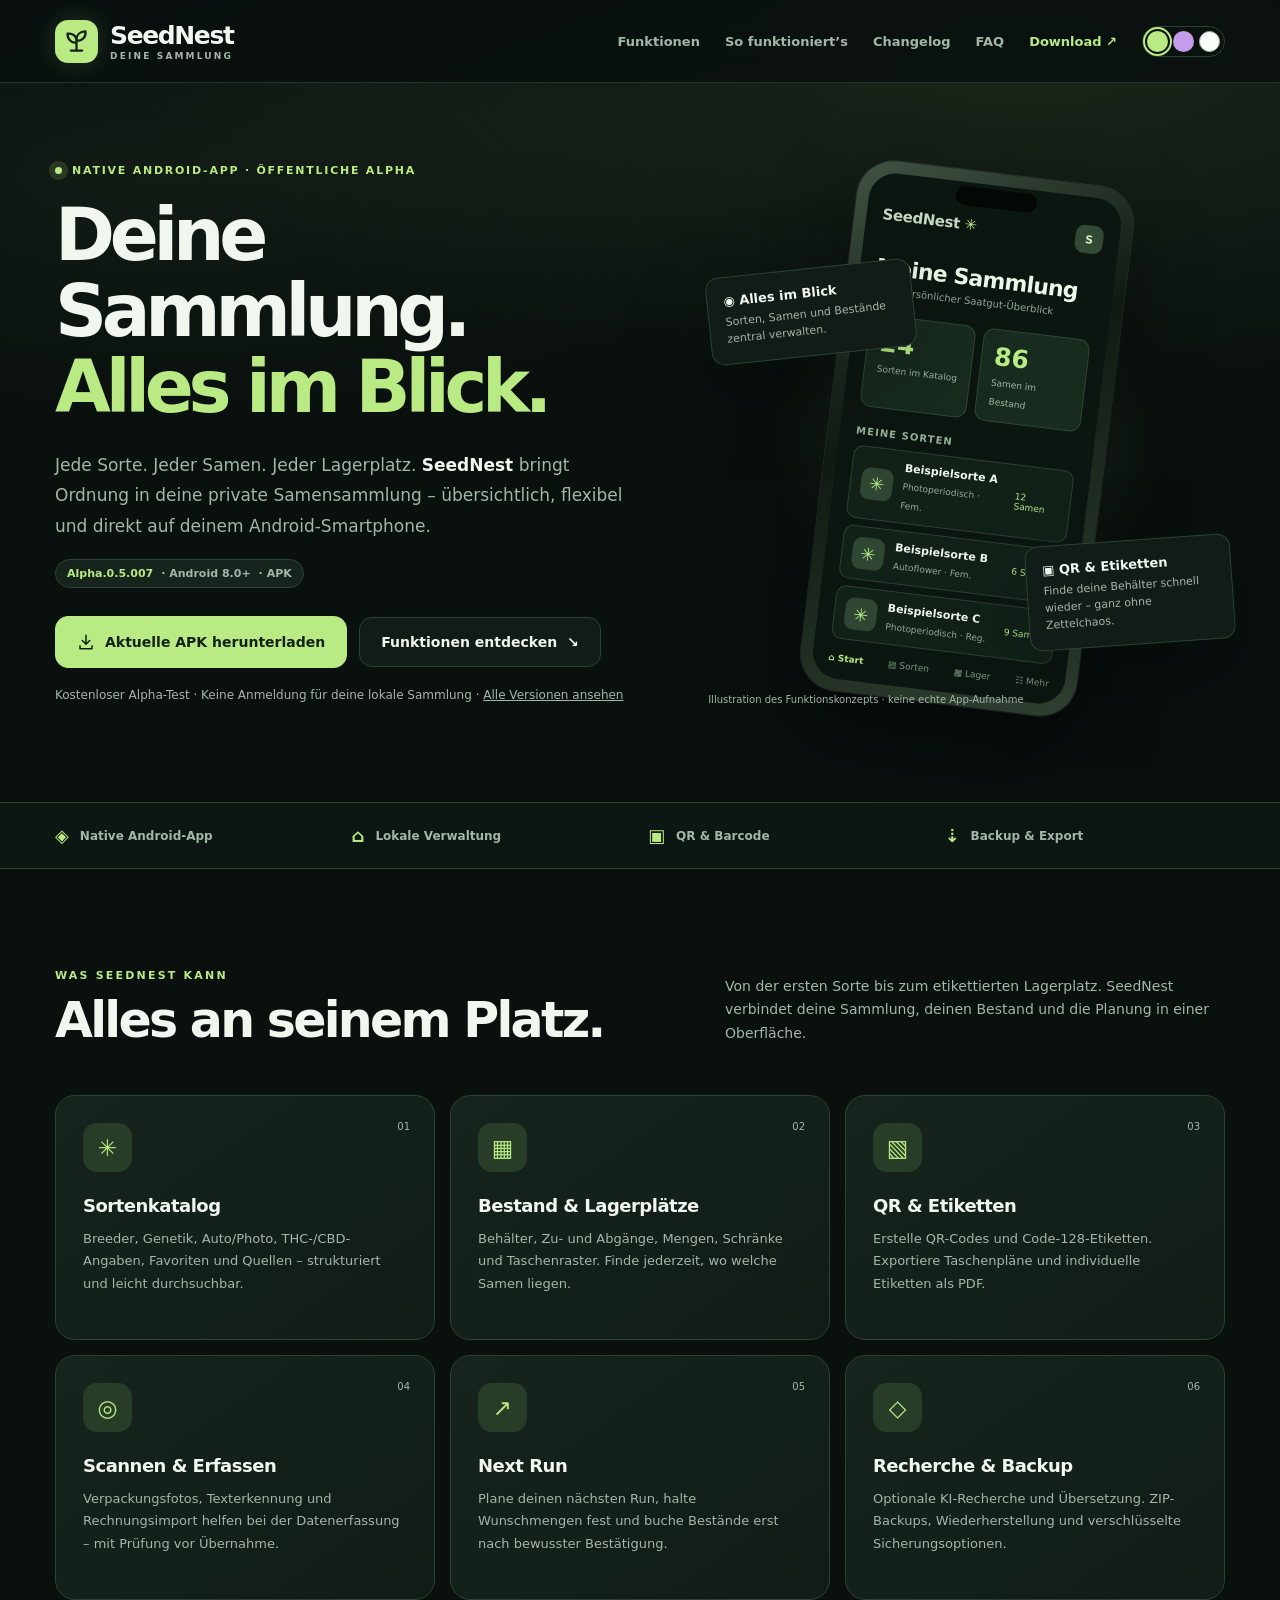
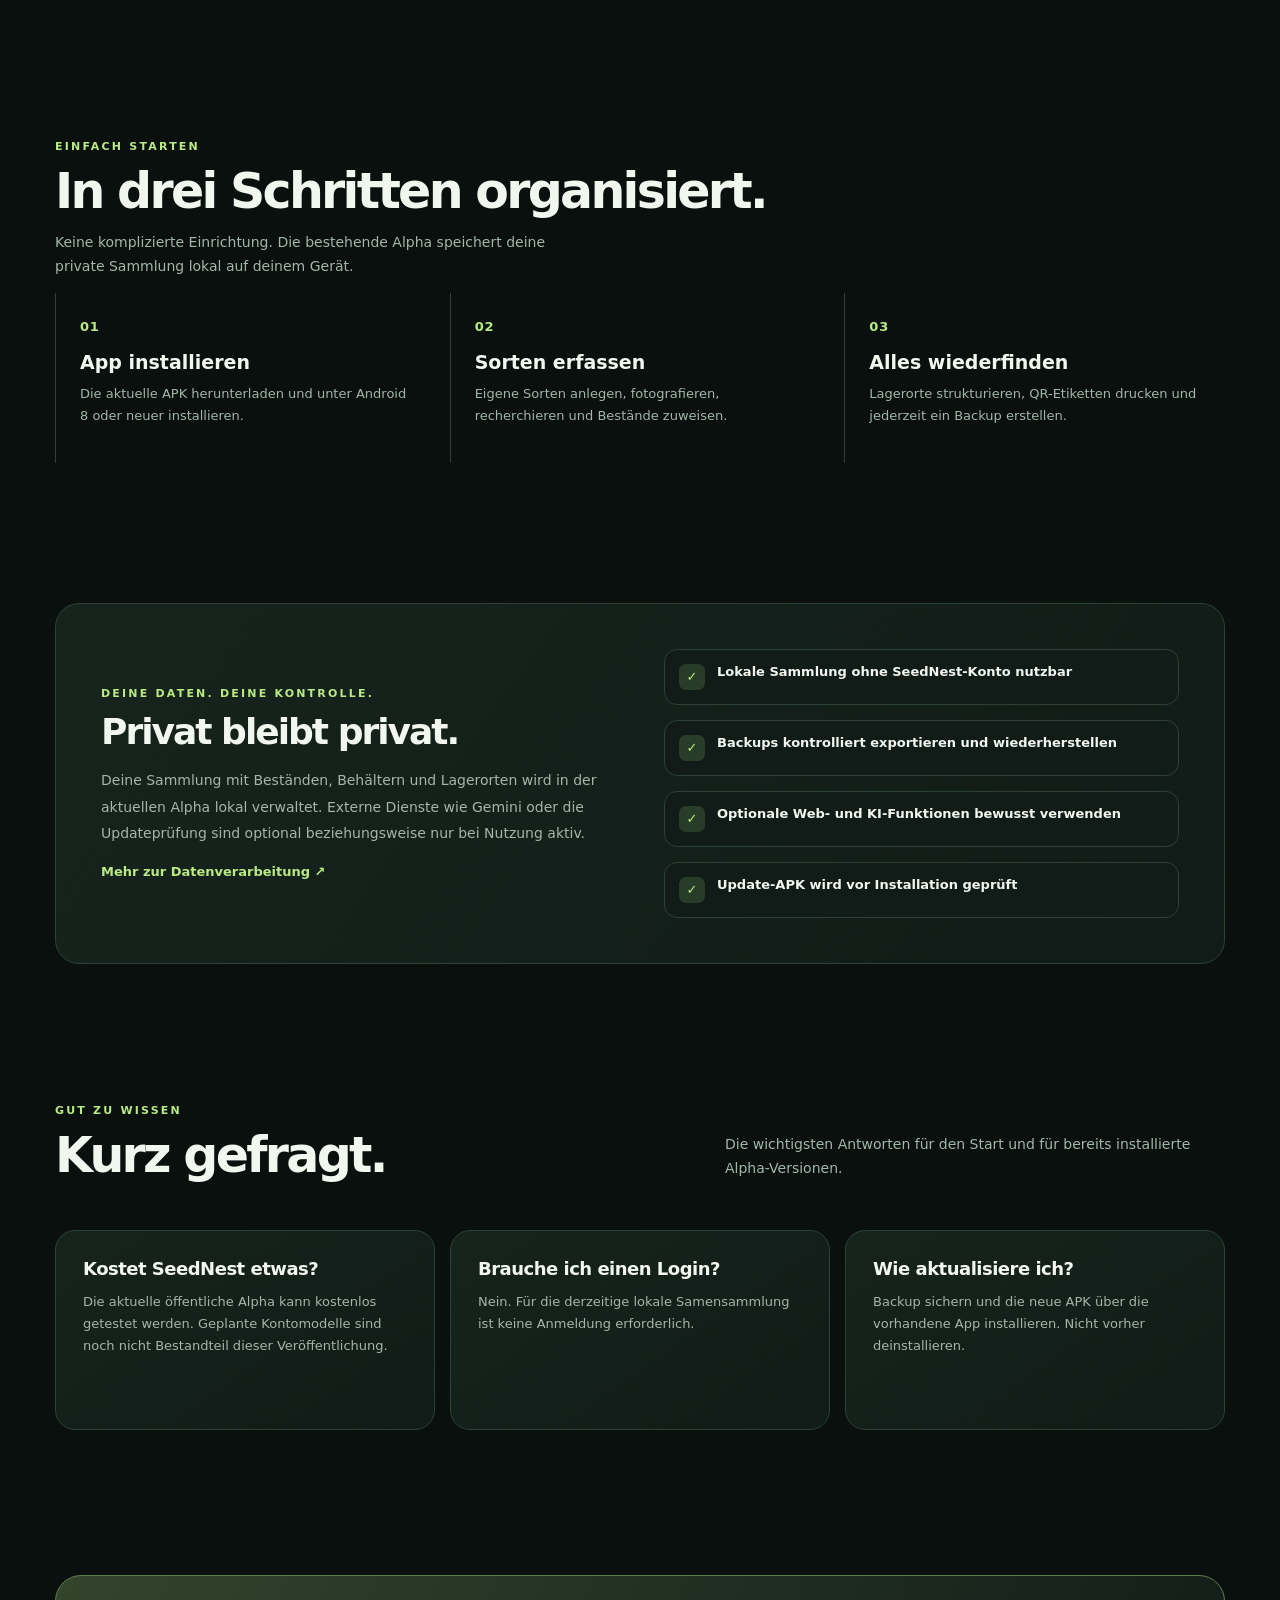
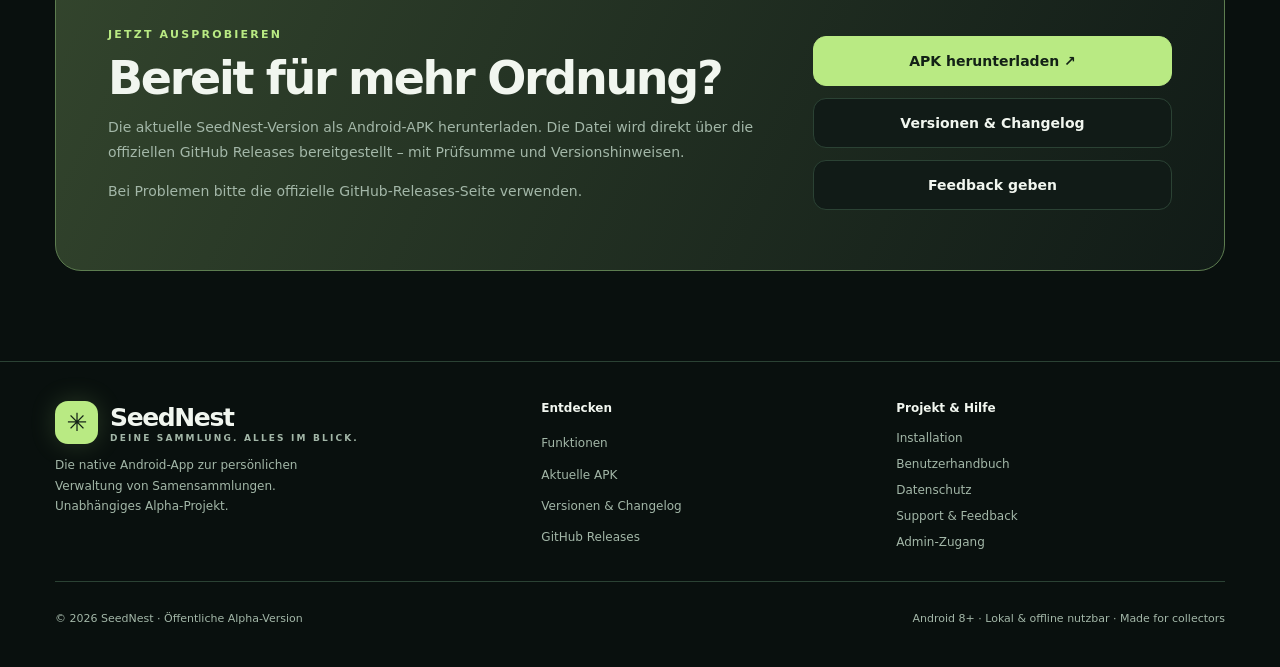
==== commit 62694e3b: "copy: replace SeedNest rooted tagline with clear collection messaging" ====
--- a/stats/index.html
+++ b/stats/index.html
@@ -5,11 +5,11 @@
   <meta name="viewport" content="width=device-width, initial-scale=1, viewport-fit=cover">
   <meta name="theme-color" content="#09100e">
   <meta name="description" content="SeedNest – deine native Android-App für private Samensammlungen. Sorten, Bestände, Lagerplätze und QR-Etiketten einfach verwalten. Jetzt die aktuelle Alpha-APK herunterladen.">
-  <meta property="og:title" content="SeedNest – Deine Sammlung. Verwurzelt.">
+  <meta property="og:title" content="SeedNest – Deine Sammlung. Alles im Blick.">
   <meta property="og:description" content="Die native Android-App für private Cannabis-Samensammlungen. Kostenlos testen, lokal verwalten und flexibel organisieren.">
   <meta property="og:type" content="website">
   <meta property="og:url" content="https://astromanager-dev.github.io/SeedNest-Releases/">
-  <title>SeedNest – Deine Sammlung. Verwurzelt. | Android-App</title>
+  <title>SeedNest – Deine Sammlung. Alles im Blick. | Android-App</title>
   <link rel="stylesheet" href="./assets/site.css">
   <link rel="icon" type="image/svg+xml" href="./assets/favicon.svg">
   <script src="./assets/site.js" defer></script>
@@ -43,7 +43,7 @@
       <section class="hero" aria-labelledby="hero-title">
         <div>
           <span class="eyebrow">Native Android-App · Öffentliche Alpha</span>
-          <h1 id="hero-title">Deine Sammlung.<br><span>Verwurzelt.</span></h1>
+          <h1 id="hero-title">Deine Sammlung.<br><span>Alles im Blick.</span></h1>
           <p class="lead">Jede Sorte. Jeder Samen. Jeder Lagerplatz. <strong style="color:var(--text)">SeedNest</strong> bringt Ordnung in deine private Samensammlung – übersichtlich, flexibel und direkt auf deinem Android-Smartphone.</p>
           <div class="release-chip" aria-live="polite"><strong id="release-name">Alpha.0.5.007</strong><span>· Android 8.0+</span><span>· <span id="release-size">APK</span></span></div>
           <div class="actions">
@@ -143,7 +143,7 @@
 
   <footer class="footer"><div class="wrap">
     <div class="footer-inner">
-      <div><a class="brand" href="./"><span class="mark" aria-hidden="true">✳</span><span>SeedNest<small>Deine Sammlung. Verwurzelt.</small></span></a><p>Die native Android-App zur persönlichen Verwaltung von Samensammlungen. Unabhängiges Alpha-Projekt.</p></div>
+      <div><a class="brand" href="./"><span class="mark" aria-hidden="true">✳</span><span>SeedNest<small>Deine Sammlung. Alles im Blick.</small></span></a><p>Die native Android-App zur persönlichen Verwaltung von Samensammlungen. Unabhängiges Alpha-Projekt.</p></div>
       <div class="footer-links"><span class="footer-label">Entdecken</span><a href="#funktionen">Funktionen</a><a href="./download/?manual=1">Aktuelle APK</a><a href="./changelog/">Versionen & Changelog</a><a href="https://github.com/AstroManager-Dev/SeedNest-Releases/releases">GitHub Releases</a></div>
       <div class="footer-links"><span class="footer-label">Projekt & Hilfe</span><a href="https://github.com/AstroManager-Dev/SeedNest-Releases/blob/main/docs/INSTALLATION.md">Installation</a><a href="https://github.com/AstroManager-Dev/SeedNest-Releases/blob/main/docs/BENUTZERHANDBUCH.md">Benutzerhandbuch</a><a href="https://github.com/AstroManager-Dev/SeedNest-Releases/blob/main/docs/DATENSCHUTZ.md">Datenschutz</a><a href="https://github.com/AstroManager-Dev/SeedNest-Releases/issues/new/choose">Support & Feedback</a><a href="./admin/">Admin-Zugang</a></div>
     </div>
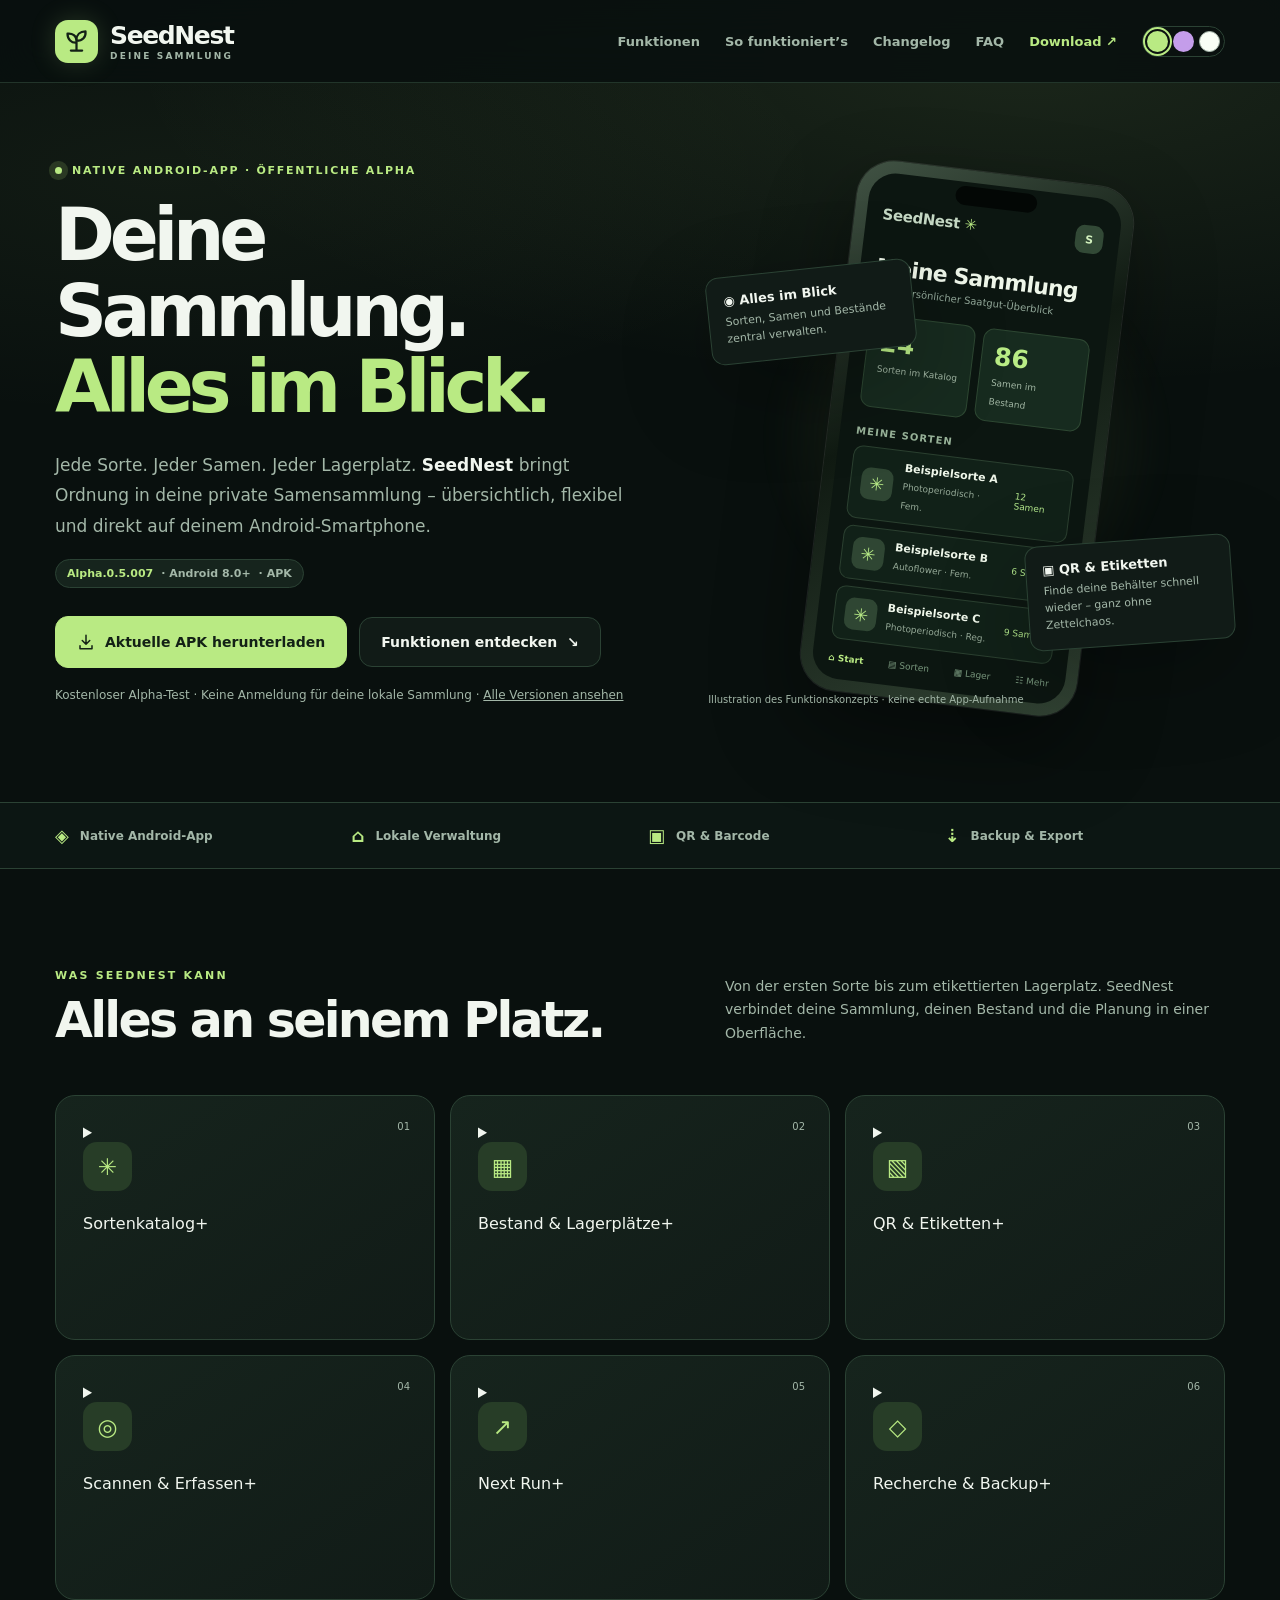
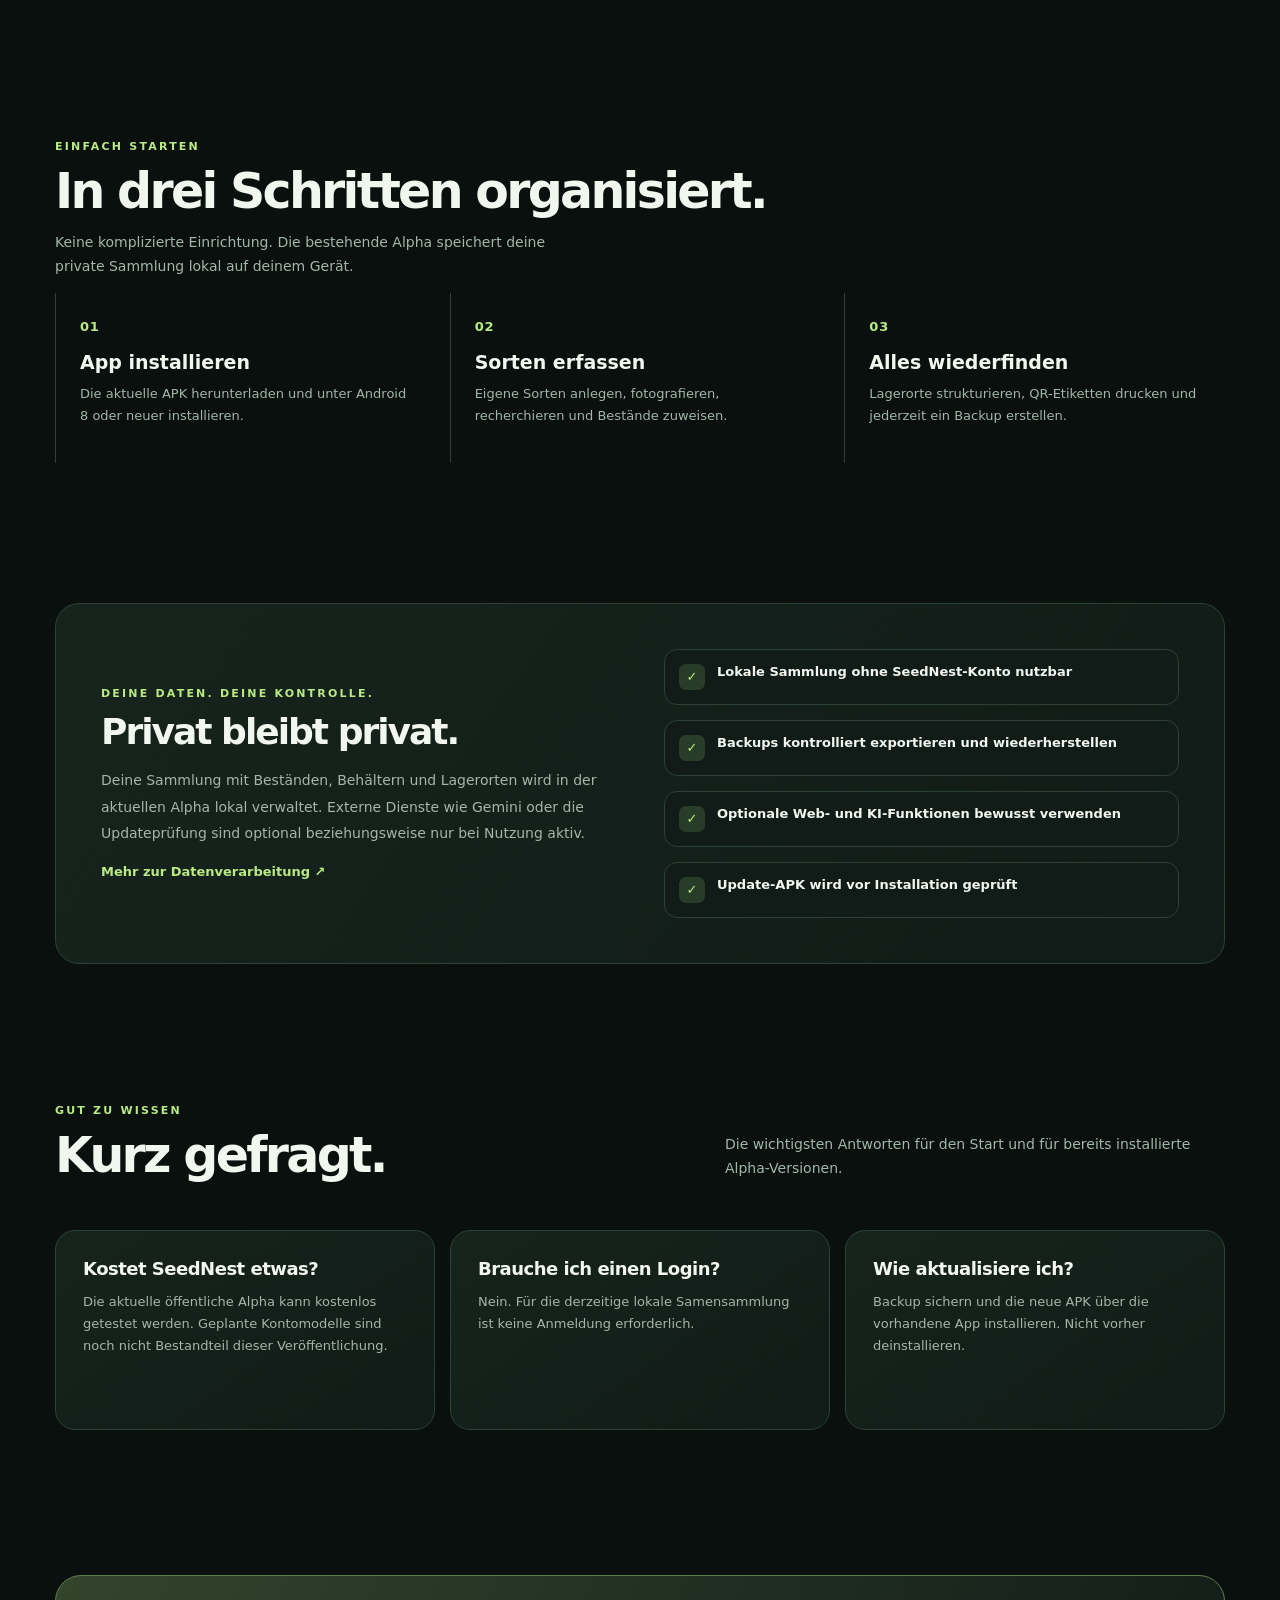
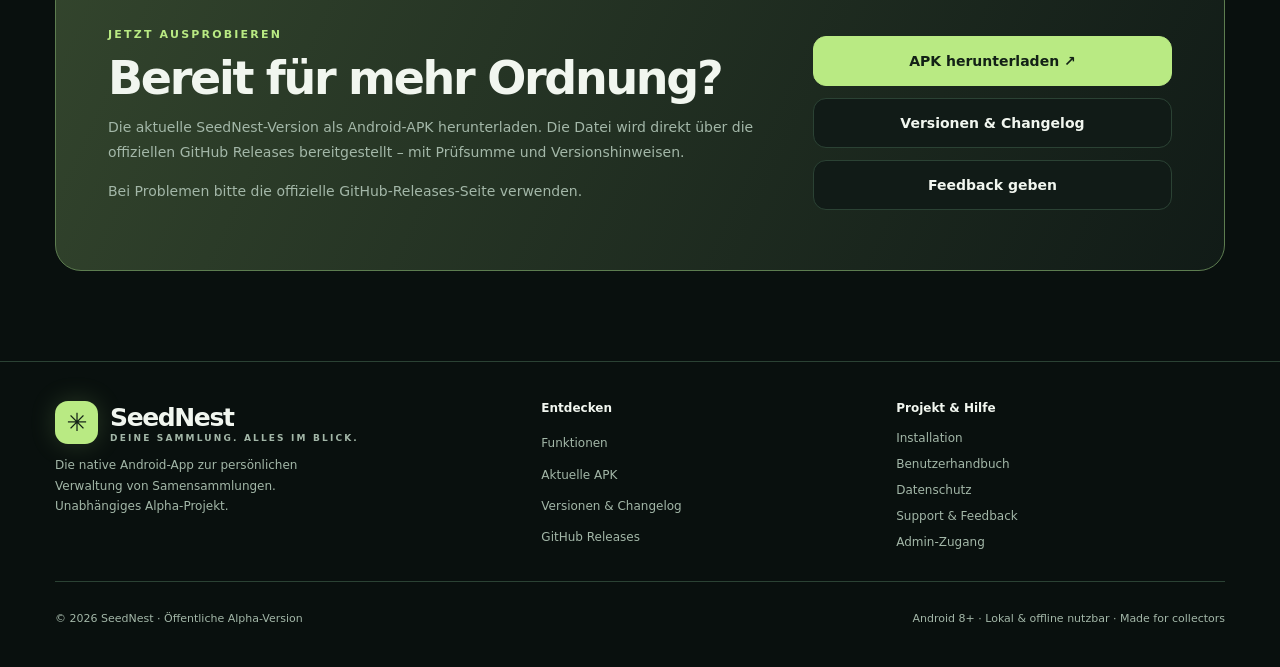
==== commit cf9bc5b5: "feat(ui): make six SeedNest function cards tappable and collapsible" ====
--- a/stats/index.html
+++ b/stats/index.html
@@ -90,13 +90,13 @@
           <div><div class="kicker">Was SeedNest kann</div><h2 id="features-title">Alles an seinem Platz.</h2></div>
           <p>Von der ersten Sorte bis zum etikettierten Lagerplatz. SeedNest verbindet deine Sammlung, deinen Bestand und die Planung in einer Oberfläche.</p>
         </div>
-        <div class="features">
-          <article class="feature"><small>01</small><div class="feature-icon" aria-hidden="true">✳</div><h3>Sortenkatalog</h3><p>Breeder, Genetik, Auto/Photo, THC-/CBD-Angaben, Favoriten und Quellen – strukturiert und leicht durchsuchbar.</p></article>
-          <article class="feature"><small>02</small><div class="feature-icon" aria-hidden="true">▦</div><h3>Bestand & Lagerplätze</h3><p>Behälter, Zu- und Abgänge, Mengen, Schränke und Taschenraster. Finde jederzeit, wo welche Samen liegen.</p></article>
-          <article class="feature"><small>03</small><div class="feature-icon" aria-hidden="true">▧</div><h3>QR & Etiketten</h3><p>Erstelle QR-Codes und Code-128-Etiketten. Exportiere Taschenpläne und individuelle Etiketten als PDF.</p></article>
-          <article class="feature"><small>04</small><div class="feature-icon" aria-hidden="true">◎</div><h3>Scannen & Erfassen</h3><p>Verpackungsfotos, Texterkennung und Rechnungsimport helfen bei der Datenerfassung – mit Prüfung vor Übernahme.</p></article>
-          <article class="feature"><small>05</small><div class="feature-icon" aria-hidden="true">↗</div><h3>Next Run</h3><p>Plane deinen nächsten Run, halte Wunschmengen fest und buche Bestände erst nach bewusster Bestätigung.</p></article>
-          <article class="feature"><small>06</small><div class="feature-icon" aria-hidden="true">◇</div><h3>Recherche & Backup</h3><p>Optionale KI-Recherche und Übersetzung. ZIP-Backups, Wiederherstellung und verschlüsselte Sicherungsoptionen.</p></article>
+        <div class="features" aria-label="Aufklappbare SeedNest-Funktionen">
+          <details class="feature feature-disclosure"><summary><span class="feature-icon" aria-hidden="true">✳</span><span class="feature-label">Sortenkatalog</span><span class="feature-toggle" aria-hidden="true">+</span><small>01</small></summary><div class="feature-content"><p>Breeder, Genetik, Auto/Photo, THC-/CBD-Angaben, Favoriten und Quellen – strukturiert und leicht durchsuchbar.</p></div></details>
+          <details class="feature feature-disclosure"><summary><span class="feature-icon" aria-hidden="true">▦</span><span class="feature-label">Bestand & Lagerplätze</span><span class="feature-toggle" aria-hidden="true">+</span><small>02</small></summary><div class="feature-content"><p>Behälter, Zu- und Abgänge, Mengen, Schränke und Taschenraster. Finde jederzeit, wo welche Samen liegen.</p></div></details>
+          <details class="feature feature-disclosure"><summary><span class="feature-icon" aria-hidden="true">▧</span><span class="feature-label">QR & Etiketten</span><span class="feature-toggle" aria-hidden="true">+</span><small>03</small></summary><div class="feature-content"><p>Erstelle QR-Codes und Code-128-Etiketten. Exportiere Taschenpläne und individuelle Etiketten als PDF.</p></div></details>
+          <details class="feature feature-disclosure"><summary><span class="feature-icon" aria-hidden="true">◎</span><span class="feature-label">Scannen & Erfassen</span><span class="feature-toggle" aria-hidden="true">+</span><small>04</small></summary><div class="feature-content"><p>Verpackungsfotos, Texterkennung und Rechnungsimport helfen bei der Datenerfassung – mit Prüfung vor Übernahme.</p></div></details>
+          <details class="feature feature-disclosure"><summary><span class="feature-icon" aria-hidden="true">↗</span><span class="feature-label">Next Run</span><span class="feature-toggle" aria-hidden="true">+</span><small>05</small></summary><div class="feature-content"><p>Plane deinen nächsten Run, halte Wunschmengen fest und buche Bestände erst nach bewusster Bestätigung.</p></div></details>
+          <details class="feature feature-disclosure"><summary><span class="feature-icon" aria-hidden="true">◇</span><span class="feature-label">Recherche & Backup</span><span class="feature-toggle" aria-hidden="true">+</span><small>06</small></summary><div class="feature-content"><p>Optionale KI-Recherche und Übersetzung. ZIP-Backups, Wiederherstellung und verschlüsselte Sicherungsoptionen.</p></div></details>
         </div>
       </section>
 
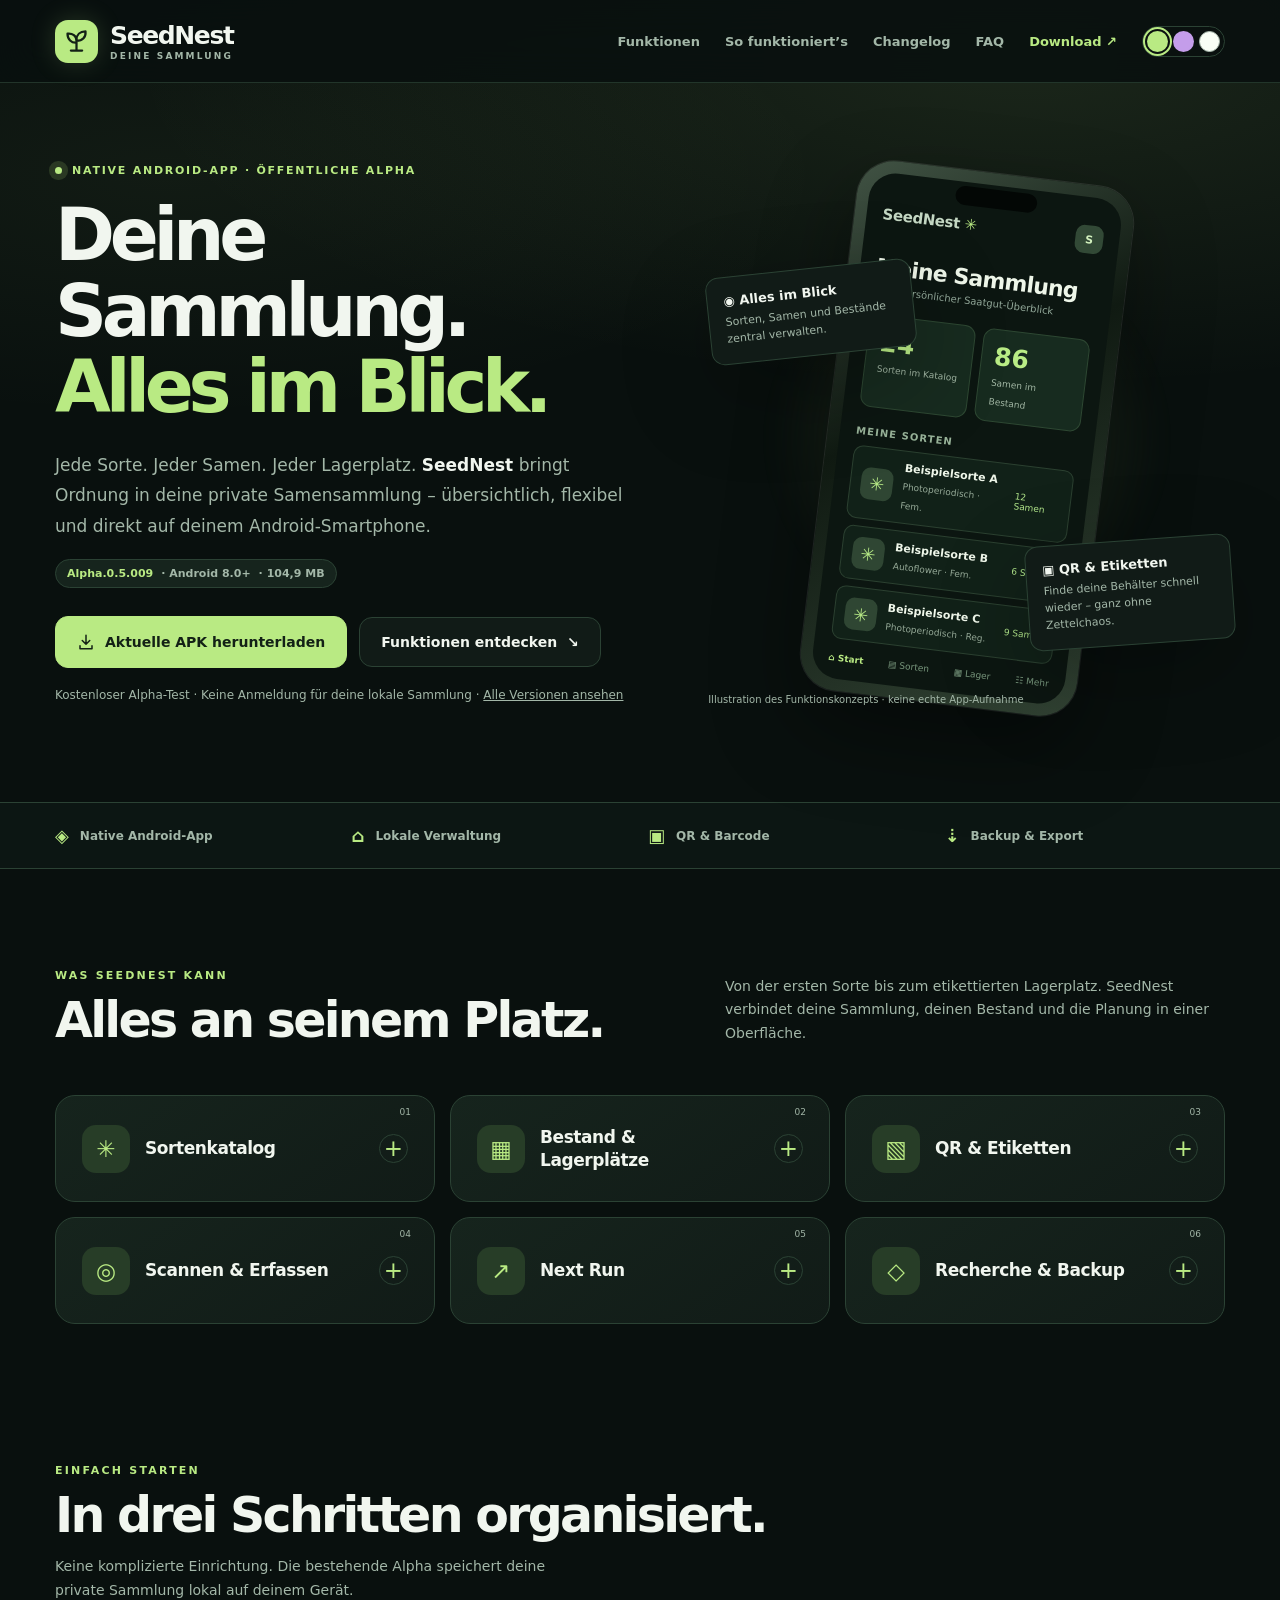
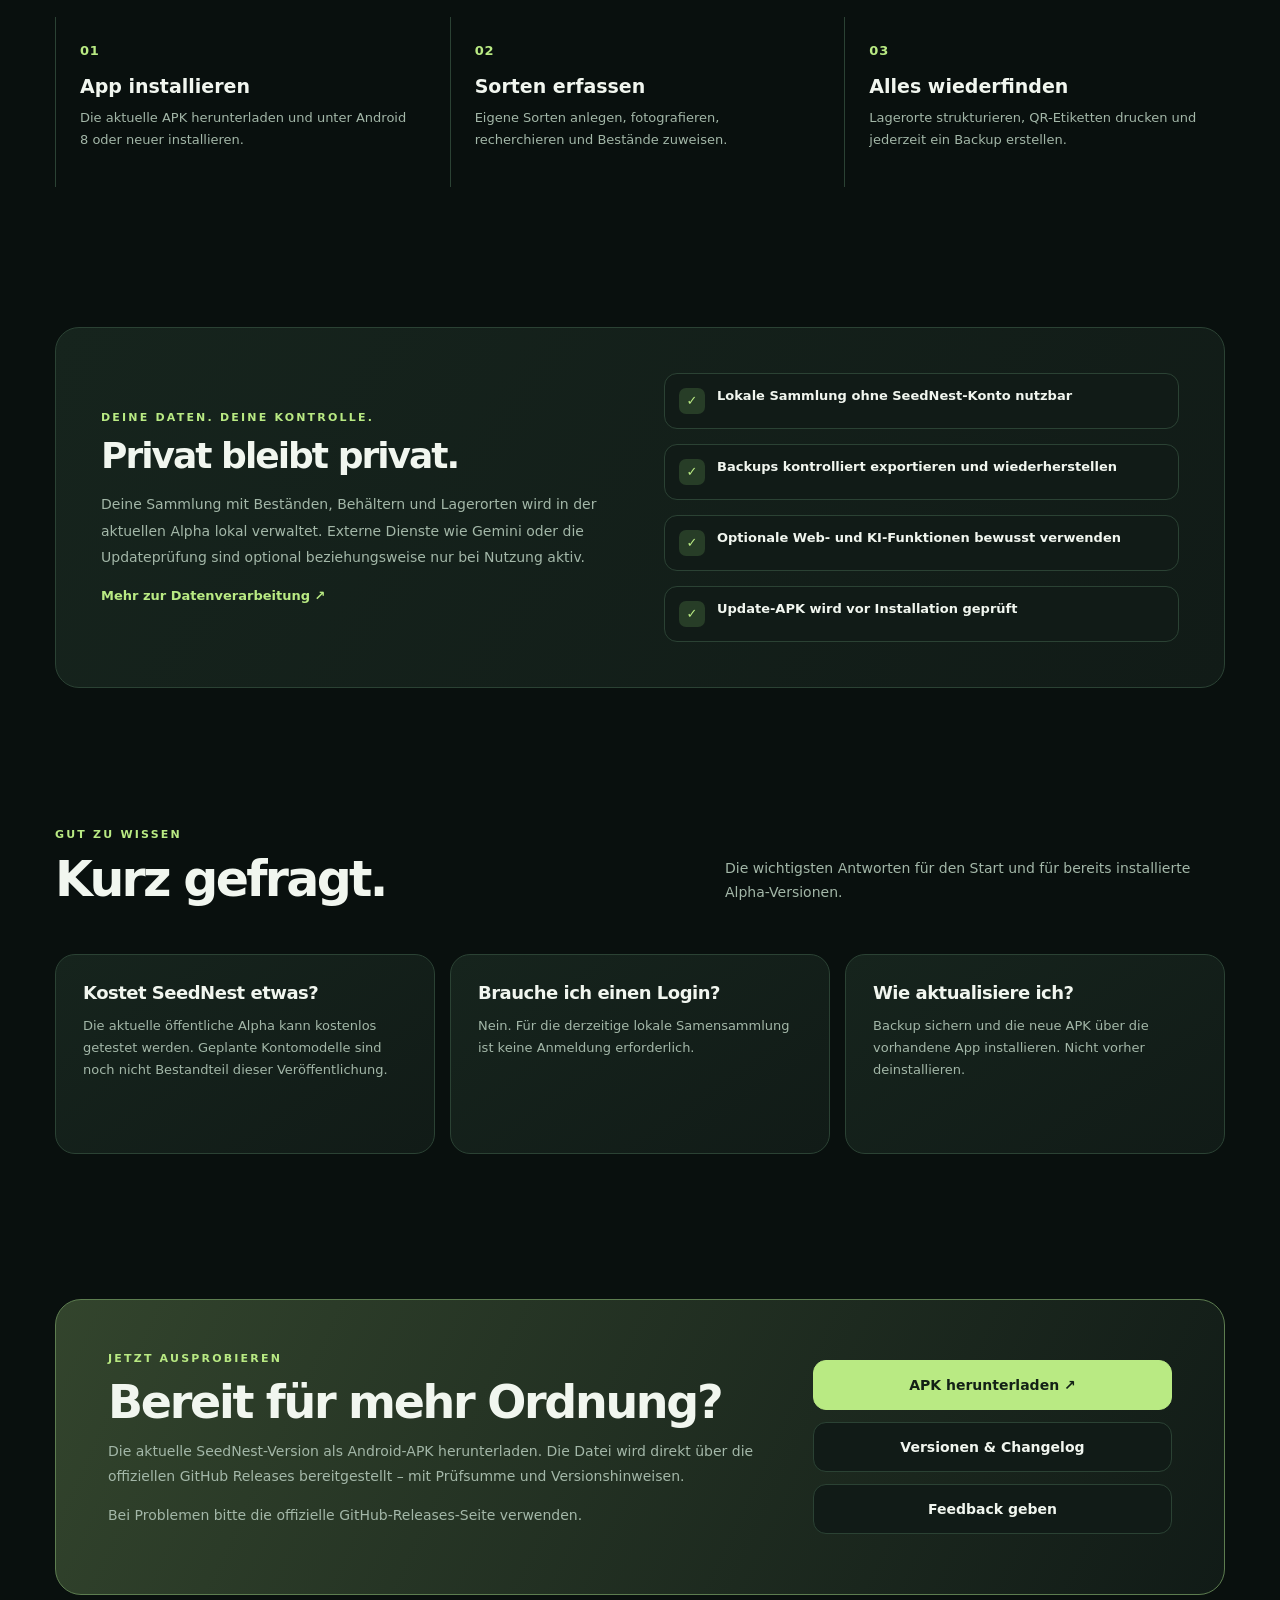
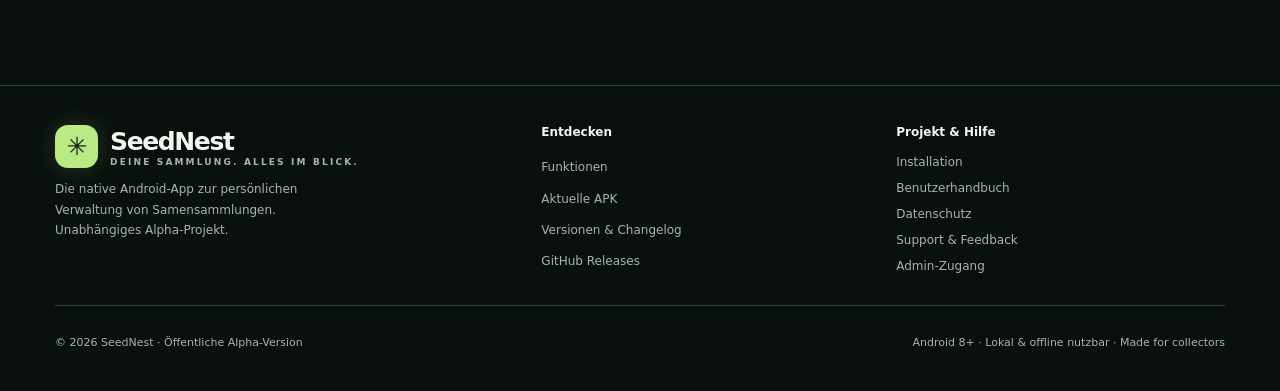
==== commit a9adf90c: "fix(site): generate all release displays from approved manifest" ====
--- a/stats/index.html
+++ b/stats/index.html
@@ -12,7 +12,7 @@
   <title>SeedNest – Deine Sammlung. Alles im Blick. | Android-App</title>
   <link rel="stylesheet" href="./assets/site.css">
   <link rel="icon" type="image/svg+xml" href="./assets/favicon.svg">
-  <script src="./assets/site.js" defer></script>
+  <script src="./assets/site.js?v=49" defer></script>
 </head>
 <body>
   <a href="#inhalt" class="skip">Zum Inhalt springen</a>
@@ -45,9 +45,9 @@
           <span class="eyebrow">Native Android-App · Öffentliche Alpha</span>
           <h1 id="hero-title">Deine Sammlung.<br><span>Alles im Blick.</span></h1>
           <p class="lead">Jede Sorte. Jeder Samen. Jeder Lagerplatz. <strong style="color:var(--text)">SeedNest</strong> bringt Ordnung in deine private Samensammlung – übersichtlich, flexibel und direkt auf deinem Android-Smartphone.</p>
-          <div class="release-chip" aria-live="polite"><strong id="release-name">Alpha.0.5.007</strong><span>· Android 8.0+</span><span>· <span id="release-size">APK</span></span></div>
+          <div class="release-chip" aria-live="polite"><strong id="release-name">Alpha.0.5.009</strong><span>· Android 8.0+</span><span>· <span id="release-size">104,9 MB</span></span></div>
           <div class="actions">
-            <a class="button" href="./download/?manual=1" id="download-primary"><svg viewBox="0 0 24 24" fill="none" aria-hidden="true"><path d="M12 3v12m0 0 5-5m-5 5-5-5M4 17v4h16v-4" stroke="currentColor" stroke-width="2" stroke-linecap="round" stroke-linejoin="round"/></svg> Aktuelle APK herunterladen</a>
+            <a class="button" href="https://github.com/AstroManager-Dev/SeedNest-Releases/releases/download/Alpha.0.5.009/SeedNest-Native-Alpha.0.5.009.apk" id="download-primary"><svg viewBox="0 0 24 24" fill="none" aria-hidden="true"><path d="M12 3v12m0 0 5-5m-5 5-5-5M4 17v4h16v-4" stroke="currentColor" stroke-width="2" stroke-linecap="round" stroke-linejoin="round"/></svg> Aktuelle APK herunterladen</a>
             <a class="button secondary" href="#funktionen">Funktionen entdecken <span aria-hidden="true">↘</span></a>
           </div>
           <p class="micro">Kostenloser Alpha-Test · Keine Anmeldung für deine lokale Sammlung · <a href="https://github.com/AstroManager-Dev/SeedNest-Releases/releases" style="text-decoration:underline">Alle Versionen ansehen</a></p>
@@ -135,8 +135,8 @@
       </section>
 
       <section class="download-band" aria-labelledby="download-title">
-        <div><div class="kicker">Jetzt ausprobieren</div><h2 id="download-title">Bereit für mehr Ordnung?</h2><p>Die aktuelle SeedNest-Version als Android-APK herunterladen. Die Datei wird direkt über die offiziellen GitHub Releases bereitgestellt – mit Prüfsumme und Versionshinweisen.</p><p class="micro" id="release-notes">Aktuelle Version wird geprüft …</p></div>
-        <div class="buttons"><a class="button" href="./download/?manual=1" id="download-bottom">APK herunterladen ↗</a><a class="button secondary" href="./changelog/">Versionen & Changelog</a><a class="button secondary" href="https://github.com/AstroManager-Dev/SeedNest-Releases/issues/new/choose">Feedback geben</a></div>
+        <div><div class="kicker">Jetzt ausprobieren</div><h2 id="download-title">Bereit für mehr Ordnung?</h2><p>Die aktuelle SeedNest-Version als Android-APK herunterladen. Die Datei wird direkt über die offiziellen GitHub Releases bereitgestellt – mit Prüfsumme und Versionshinweisen.</p><p class="micro" id="release-notes">Alpha.0.5.009 · 104,9 MB · KI-Rechnungsimport mit Händler-Artikelnummern-Abgleich; zusammengeführter Entwicklungsstand und korrigierte Haupt-App-Buildzuordnung. Updatefähig über private Codes 47/48. Die gemeldete Preview-Abweichung ist auf echtem Gerät noch nicht abschließend geklärt. Vorher externes Backup erstellen; nicht deinstallieren.</p></div>
+        <div class="buttons"><a class="button" href="https://github.com/AstroManager-Dev/SeedNest-Releases/releases/download/Alpha.0.5.009/SeedNest-Native-Alpha.0.5.009.apk" id="download-bottom">APK herunterladen ↗</a><a class="button secondary" href="./changelog/">Versionen & Changelog</a><a class="button secondary" href="https://github.com/AstroManager-Dev/SeedNest-Releases/issues/new/choose">Feedback geben</a></div>
       </section>
     </div>
   </main>
--- a/stats/assets/site.css
+++ b/stats/assets/site.css
@@ -12,3 +12,24 @@
 @media(max-width:800px){.wrap{width:min(100% - 36px,670px)}.header-inner{min-height:75px;flex-wrap:wrap;position:relative}.menu-button{display:block;margin-left:auto;border:1px solid var(--line);background:var(--surface);border-radius:10px;color:var(--text);padding:9px 12px}.nav{display:none;position:absolute;top:70px;left:0;right:0;padding:15px;background:var(--surface);border:1px solid var(--line);border-radius:16px;flex-direction:column;align-items:start;gap:18px;box-shadow:var(--shadow)}.nav.open{display:flex}.theme-switch{margin-left:0}.hero{grid-template-columns:1fr;padding:58px 0 70px;gap:15px}.hero h1{font-size:clamp(47px,9vw,70px)}.hero-art{min-height:520px;transform:none}.float-card.one{left:7%}.float-card.two{right:6%}.trust-inner{grid-template-columns:repeat(2,1fr)}.features,.workflow{grid-template-columns:repeat(2,1fr)}.privacy{grid-template-columns:1fr;padding:30px}.download-band{grid-template-columns:1fr;padding:34px;margin:75px 0}.footer-inner{grid-template-columns:1fr 1fr}.section{padding-top:75px}}
 @media(max-width:520px){.header-inner{gap:13px}.brand{font-size:22px}.mark{width:38px;height:38px}.hero{padding:45px 0 35px}.hero h1{font-size:49px}.lead{font-size:15px}.actions{align-items:stretch}.actions .button{width:100%}.hero-art{min-height:495px}.phone{width:250px;transform:rotate(4deg)}.screen{min-height:460px}.float-card{padding:12px;max-width:158px}.float-card.one{left:-1%;top:65px}.float-card.two{right:-2%;bottom:30px}.float-card span{font-size:11px}.float-card small{font-size:10px}.mock-note{display:none}.trust-inner{gap:16px}.trust-item{font-size:11px}.section{padding-top:62px}.section-top{display:block}.features,.workflow{grid-template-columns:1fr}.feature{min-height:190px}.workflow-step{padding:14px 22px}.privacy{padding:25px}.privacy h2{font-size:30px}.download-band{padding:27px}.footline{flex-wrap:wrap}.footer-inner{grid-template-columns:1fr 1fr}}
 @media(prefers-reduced-motion:reduce){*,*::before,*::after{scroll-behavior:auto!important;transition:none!important;animation:none!important}}
+
+
+/* Interactive SeedNest feature catalogue: compact by default, native accessible details. */
+#funktionen .feature-disclosure{padding:0;min-height:0;overflow:hidden;transform:none;align-self:start}
+#funktionen .feature-disclosure:hover{transform:none}
+#funktionen .feature-disclosure[open]{border-color:var(--accent);background:linear-gradient(145deg,var(--surface-2),var(--surface))}
+#funktionen .feature-disclosure summary{list-style:none;display:flex;align-items:center;gap:15px;position:relative;min-height:105px;padding:24px 26px;cursor:pointer;user-select:none;-webkit-tap-highlight-color:transparent}
+#funktionen .feature-disclosure summary::-webkit-details-marker{display:none}
+#funktionen .feature-disclosure summary::marker{content:""}
+#funktionen .feature-disclosure .feature-icon{width:48px;height:48px;flex:none;margin:0}
+#funktionen .feature-disclosure .feature-label{font-weight:750;letter-spacing:-.025em;font-size:17px;line-height:1.35;padding-right:13px}
+#funktionen .feature-disclosure .feature-toggle{width:29px;height:29px;border:1px solid var(--line);border-radius:50%;margin-left:auto;display:grid;place-items:center;color:var(--accent);font-size:23px;font-weight:400;line-height:1;flex:none;transition:transform .18s,background .18s}
+#funktionen .feature-disclosure[open] .feature-toggle{transform:rotate(45deg);background:var(--accent-soft)}
+#funktionen .feature-disclosure small{position:absolute;right:23px;top:11px;color:var(--muted);font-size:9px}
+#funktionen .feature-disclosure .feature-content{padding:0 26px 22px 89px}
+#funktionen .feature-disclosure .feature-content p{margin:0;color:var(--muted);font-size:13px;line-height:1.75}
+#funktionen .feature-disclosure summary:hover .feature-label{color:var(--accent)}
+#funktionen .feature-disclosure summary:focus-visible{outline:3px solid var(--accent);outline-offset:-4px;border-radius:18px}
+@media(max-width:800px){#funktionen .features{grid-template-columns:1fr;gap:11px}#funktionen .feature-disclosure summary{min-height:91px;padding:17px 20px}#funktionen .feature-disclosure .feature-icon{width:43px;height:43px}#funktionen .feature-disclosure .feature-label{font-size:16px}#funktionen .feature-disclosure .feature-content{padding:0 22px 21px 78px}#funktionen .feature-disclosure small{right:17px;top:9px}}
+@media(max-width:520px){#funktionen .feature-disclosure summary{min-height:82px;padding:14px 17px;gap:13px}#funktionen .feature-disclosure .feature-icon{width:42px;height:42px}#funktionen .feature-disclosure .feature-toggle{width:27px;height:27px}#funktionen .feature-disclosure .feature-content{padding:0 20px 20px 72px}}
+@media(prefers-reduced-motion:reduce){#funktionen .feature-disclosure .feature-toggle{transition:none}}
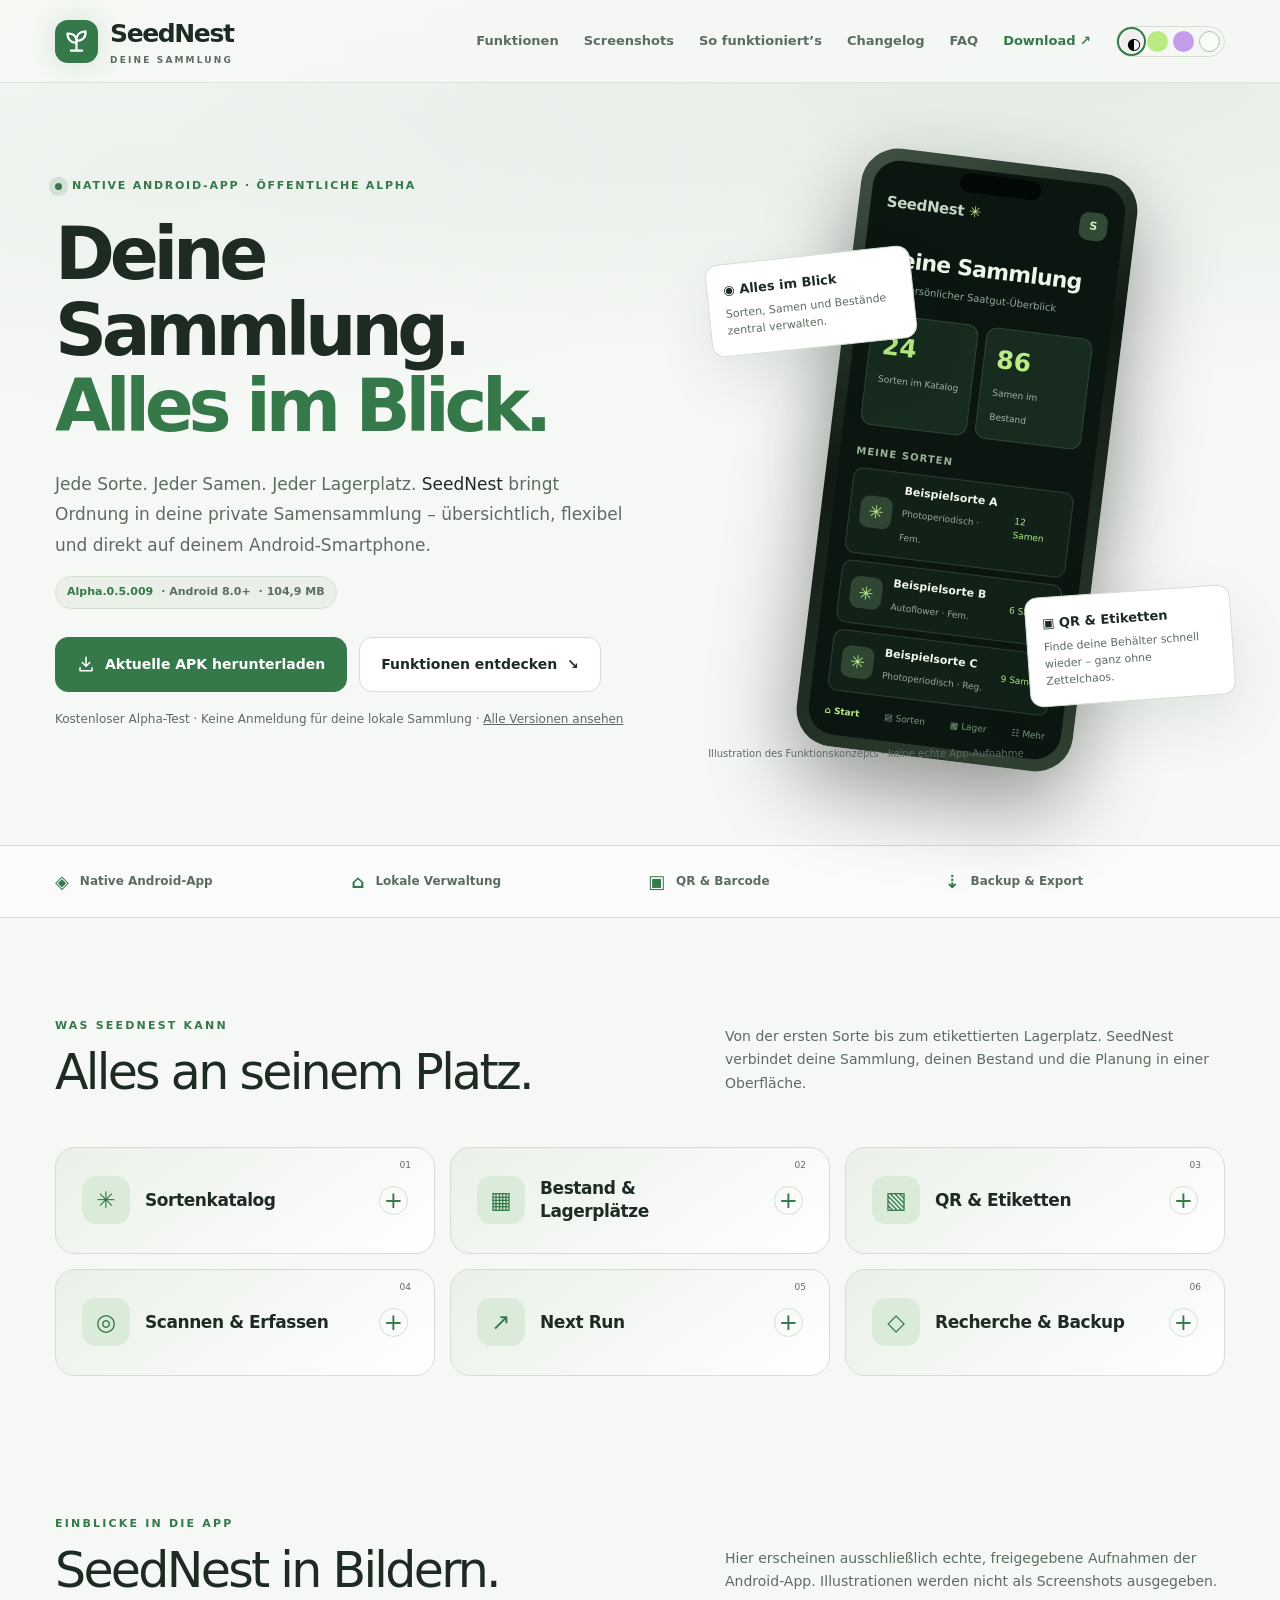
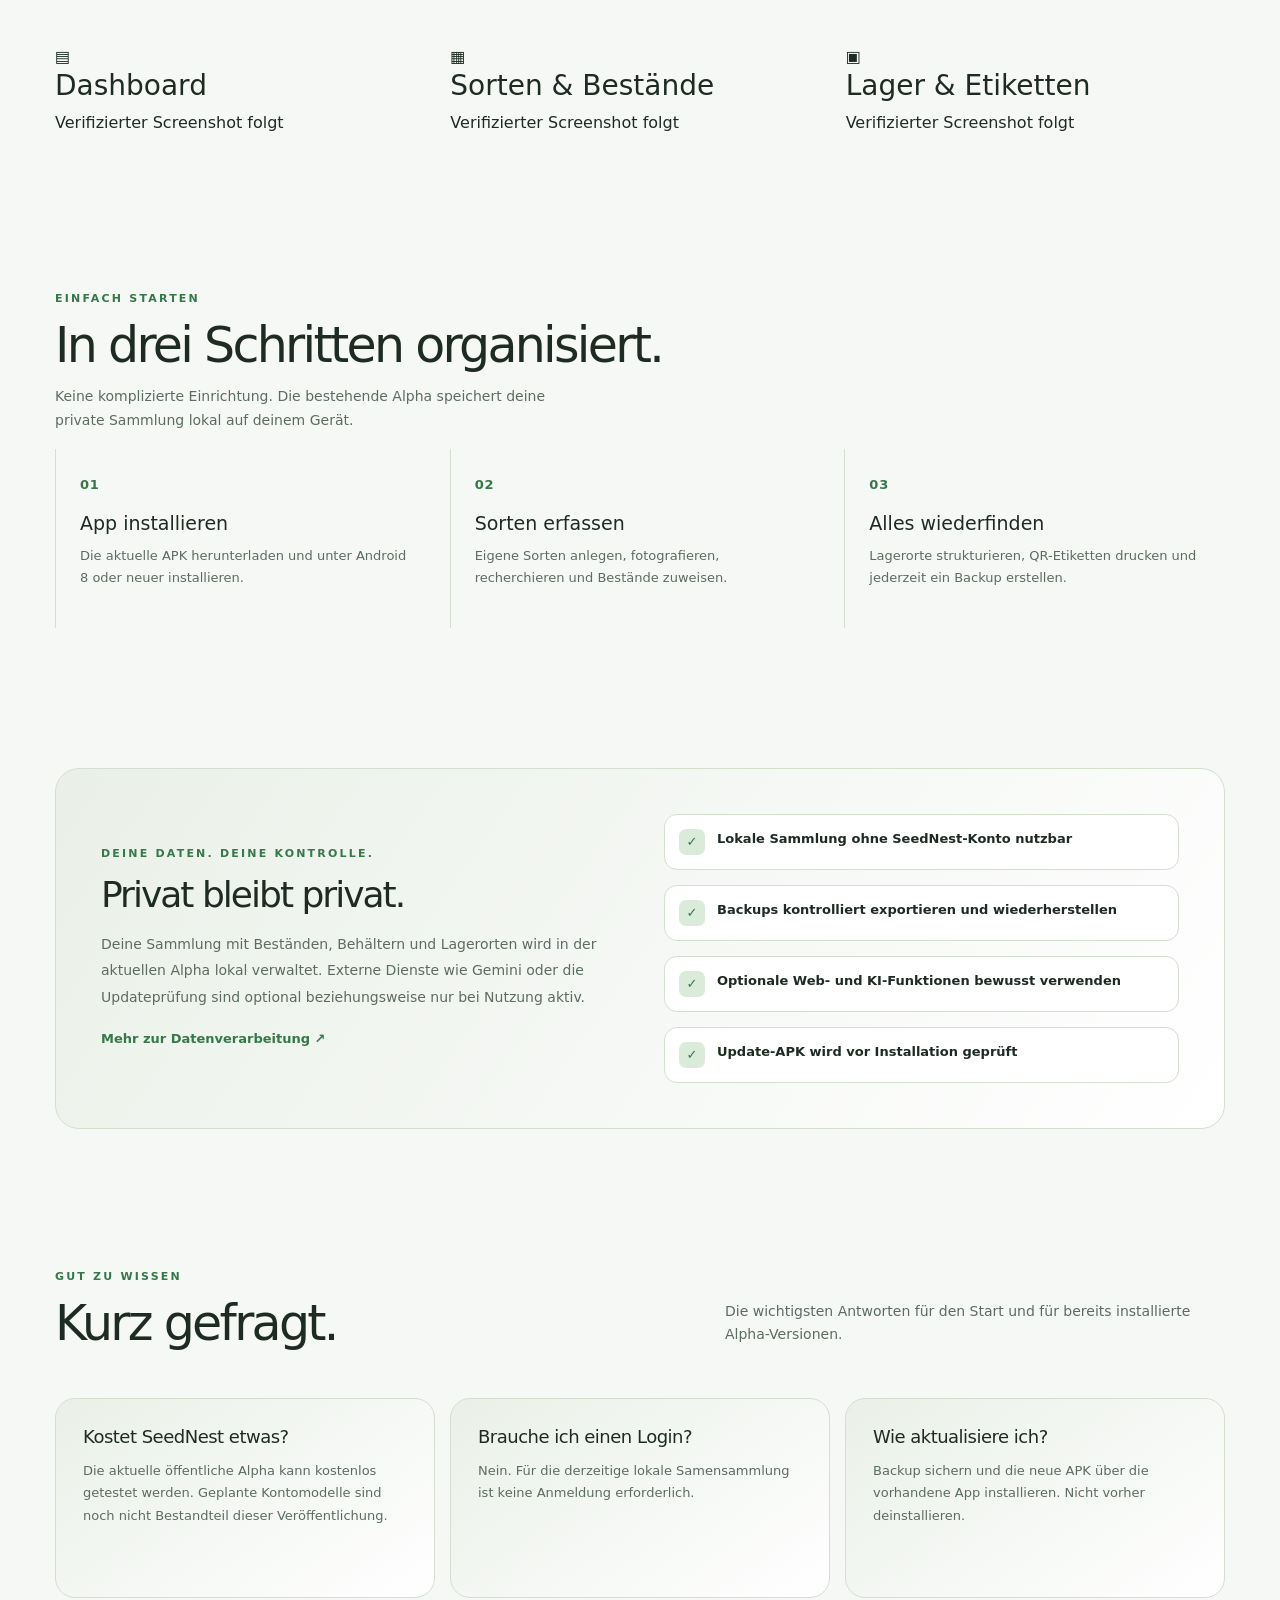
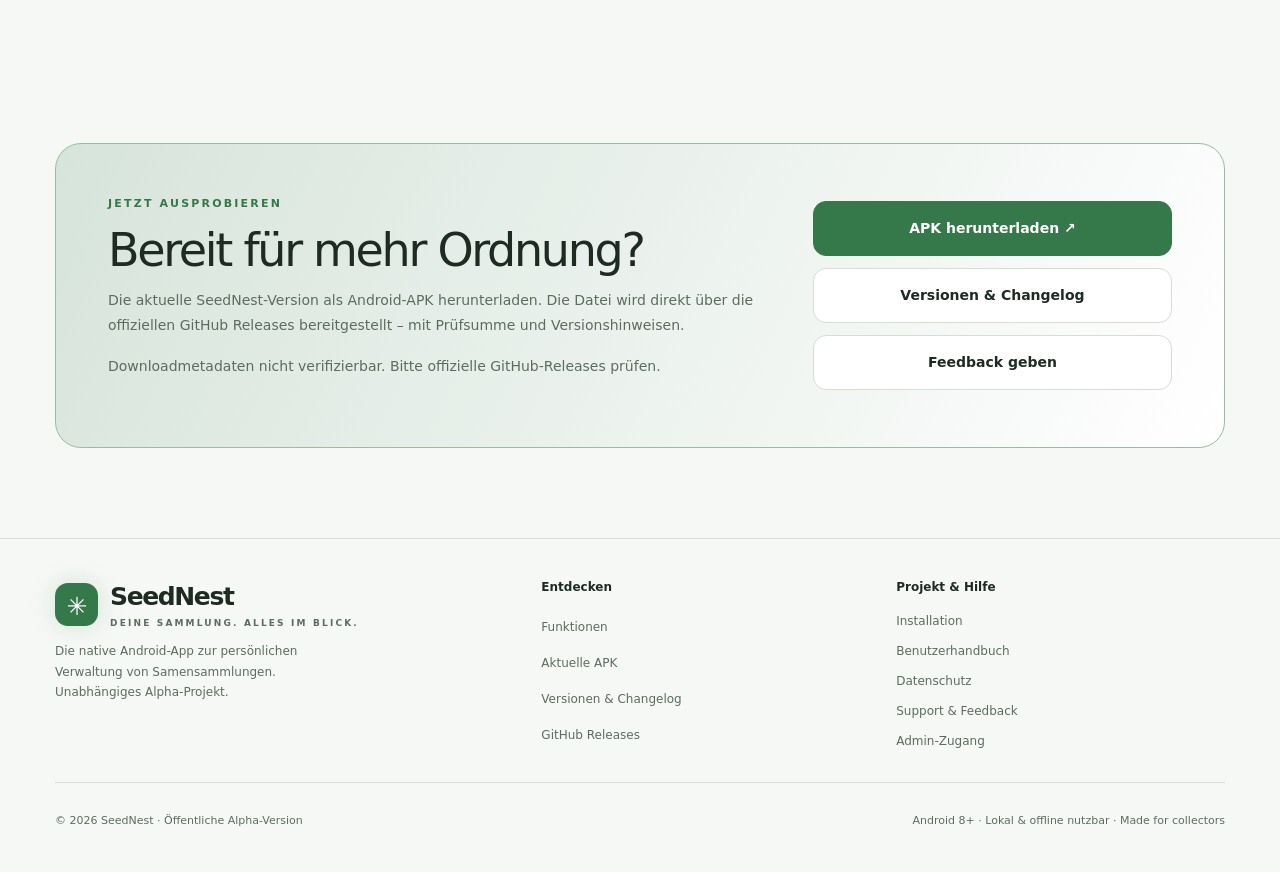
==== commit cbc83d2b: "feat(site): Bootstrap 5 layout, system toggle and honest screenshot gallery" ====
--- a/stats/index.html
+++ b/stats/index.html
@@ -1,5 +1,5 @@
 <!doctype html>
-<html lang="de" data-theme="green">
+<html lang="de" data-theme="green" data-bs-theme="dark">
 <head>
   <meta charset="utf-8">
   <meta name="viewport" content="width=device-width, initial-scale=1, viewport-fit=cover">
@@ -10,6 +10,7 @@
   <meta property="og:type" content="website">
   <meta property="og:url" content="https://astromanager-dev.github.io/SeedNest-Releases/">
   <title>SeedNest – Deine Sammlung. Alles im Blick. | Android-App</title>
+  <link rel="stylesheet" href="https://cdn.jsdelivr.net/npm/bootstrap@5.3.3/dist/css/bootstrap.min.css">
   <link rel="stylesheet" href="./assets/site.css">
   <link rel="icon" type="image/svg+xml" href="./assets/favicon.svg">
   <script src="./assets/site.js?v=49" defer></script>
@@ -25,12 +26,14 @@
       <button class="menu-button" id="menu-toggle" type="button" aria-label="Menü öffnen" aria-expanded="false" aria-controls="primary-nav">☰</button>
       <nav class="nav" id="primary-nav" aria-label="Hauptnavigation">
         <a href="#funktionen">Funktionen</a>
+        <a href="#screenshots">Screenshots</a>
         <a href="#ablauf">So funktioniert’s</a>
         <a href="./changelog/">Changelog</a>
         <a href="#fragen">FAQ</a>
         <a class="mini-download" href="./download/?manual=1">Download ↗</a>
       </nav>
       <div class="theme-switch" role="group" aria-label="Seitendesign">
+        <button type="button" class="swatch swatch-system" data-set-theme="system" title="Systemmodus" aria-label="Systemmodus automatisch" aria-pressed="true">◐</button>
         <button type="button" class="swatch" data-set-theme="green" title="Dark Green" aria-label="Dark Green aktivieren" aria-pressed="true"></button>
         <button type="button" class="swatch" data-set-theme="purple" title="Purple Haze" aria-label="Purple Haze aktivieren" aria-pressed="false"></button>
         <button type="button" class="swatch" data-set-theme="light" title="Clean Light" aria-label="Clean Light aktivieren" aria-pressed="false"></button>
@@ -100,6 +103,14 @@
         </div>
       </section>
 
+      <section class="section" id="screenshots" aria-labelledby="screenshots-title">
+        <div class="section-top"><div><div class="kicker">Einblicke in die App</div><h2 id="screenshots-title">SeedNest in Bildern.</h2></div><p>Hier erscheinen ausschließlich echte, freigegebene Aufnahmen der Android-App. Illustrationen werden nicht als Screenshots ausgegeben.</p></div>
+        <div class="row g-3">
+          <div class="col-12 col-md-4"><div class="screenshot-placeholder h-100"><span aria-hidden="true">▤</span><h3>Dashboard</h3><p>Verifizierter Screenshot folgt</p></div></div>
+          <div class="col-12 col-md-4"><div class="screenshot-placeholder h-100"><span aria-hidden="true">▦</span><h3>Sorten &amp; Bestände</h3><p>Verifizierter Screenshot folgt</p></div></div>
+          <div class="col-12 col-md-4"><div class="screenshot-placeholder h-100"><span aria-hidden="true">▣</span><h3>Lager &amp; Etiketten</h3><p>Verifizierter Screenshot folgt</p></div></div>
+        </div>
+      </section>
       <section class="section" id="ablauf" aria-labelledby="workflow-title">
         <div class="kicker">Einfach starten</div><h2 id="workflow-title">In drei Schritten organisiert.</h2>
         <p class="section-lead">Keine komplizierte Einrichtung. Die bestehende Alpha speichert deine private Sammlung lokal auf deinem Gerät.</p>
